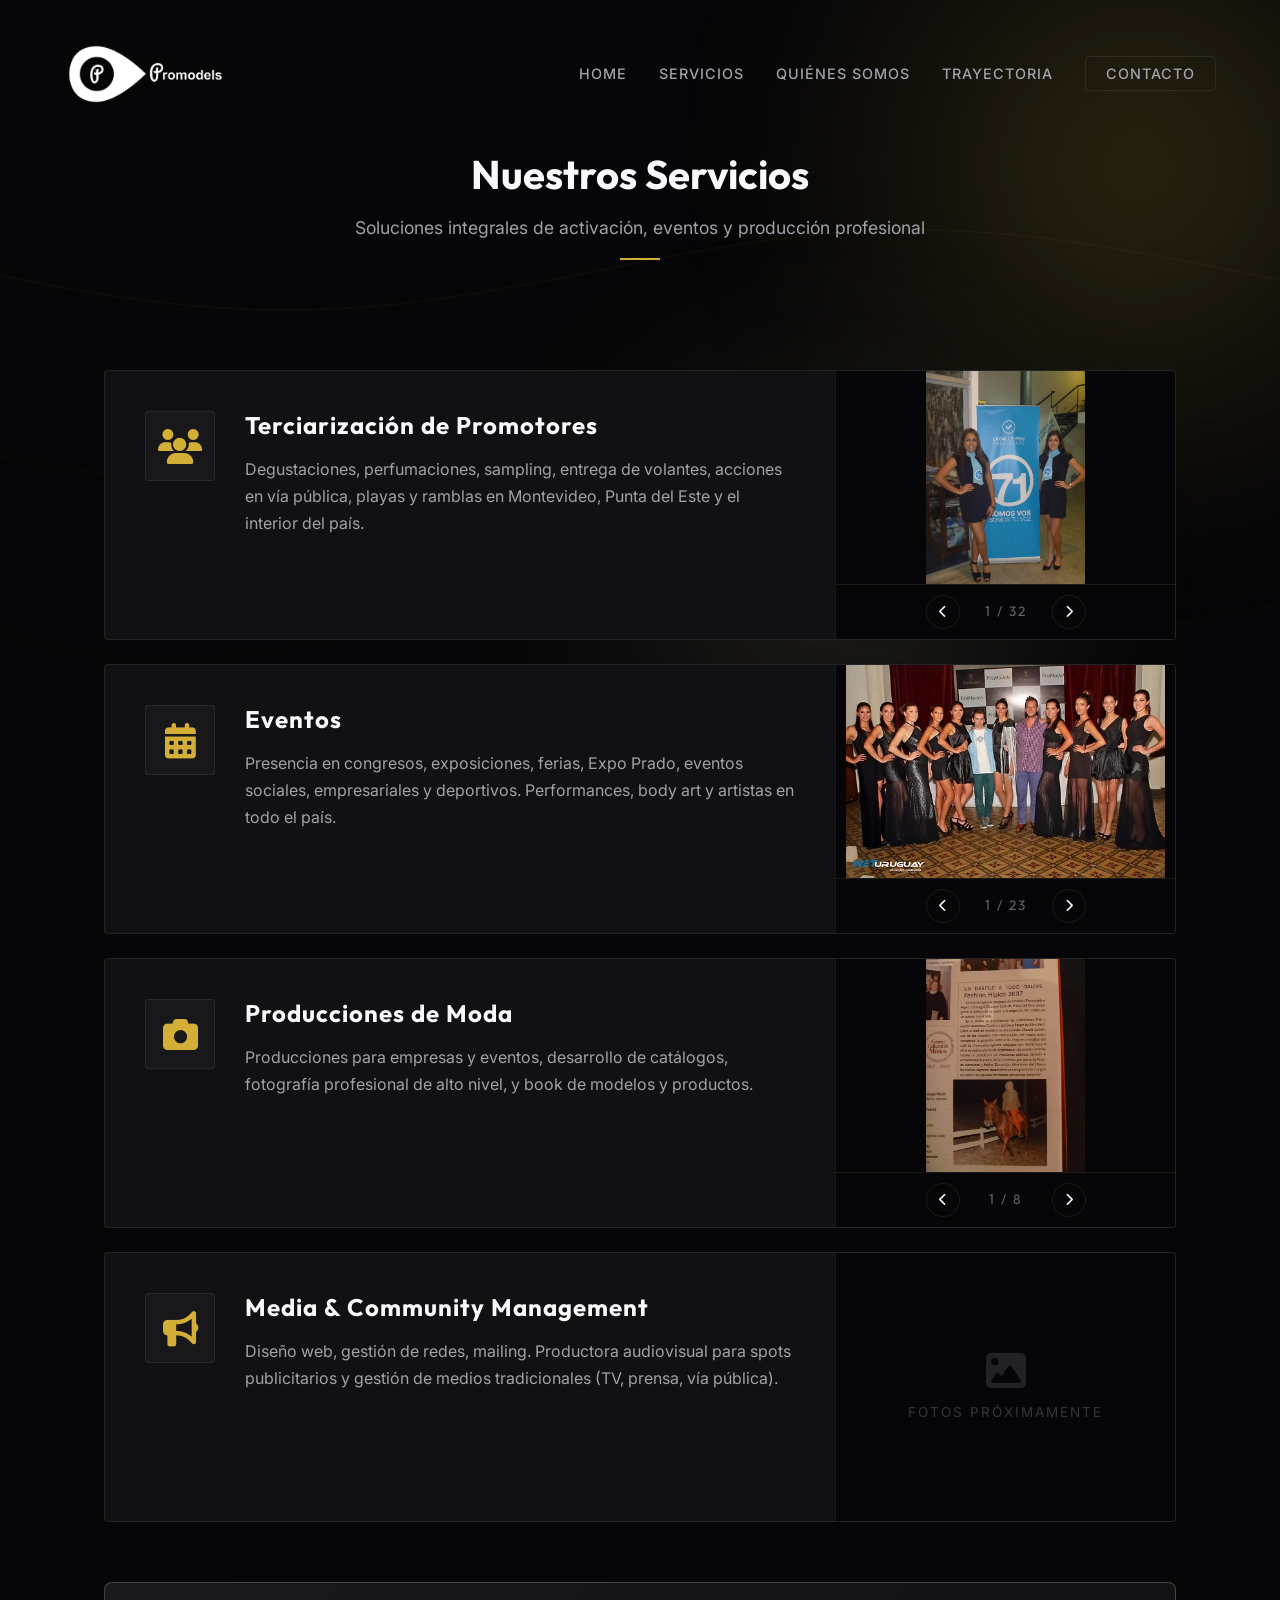
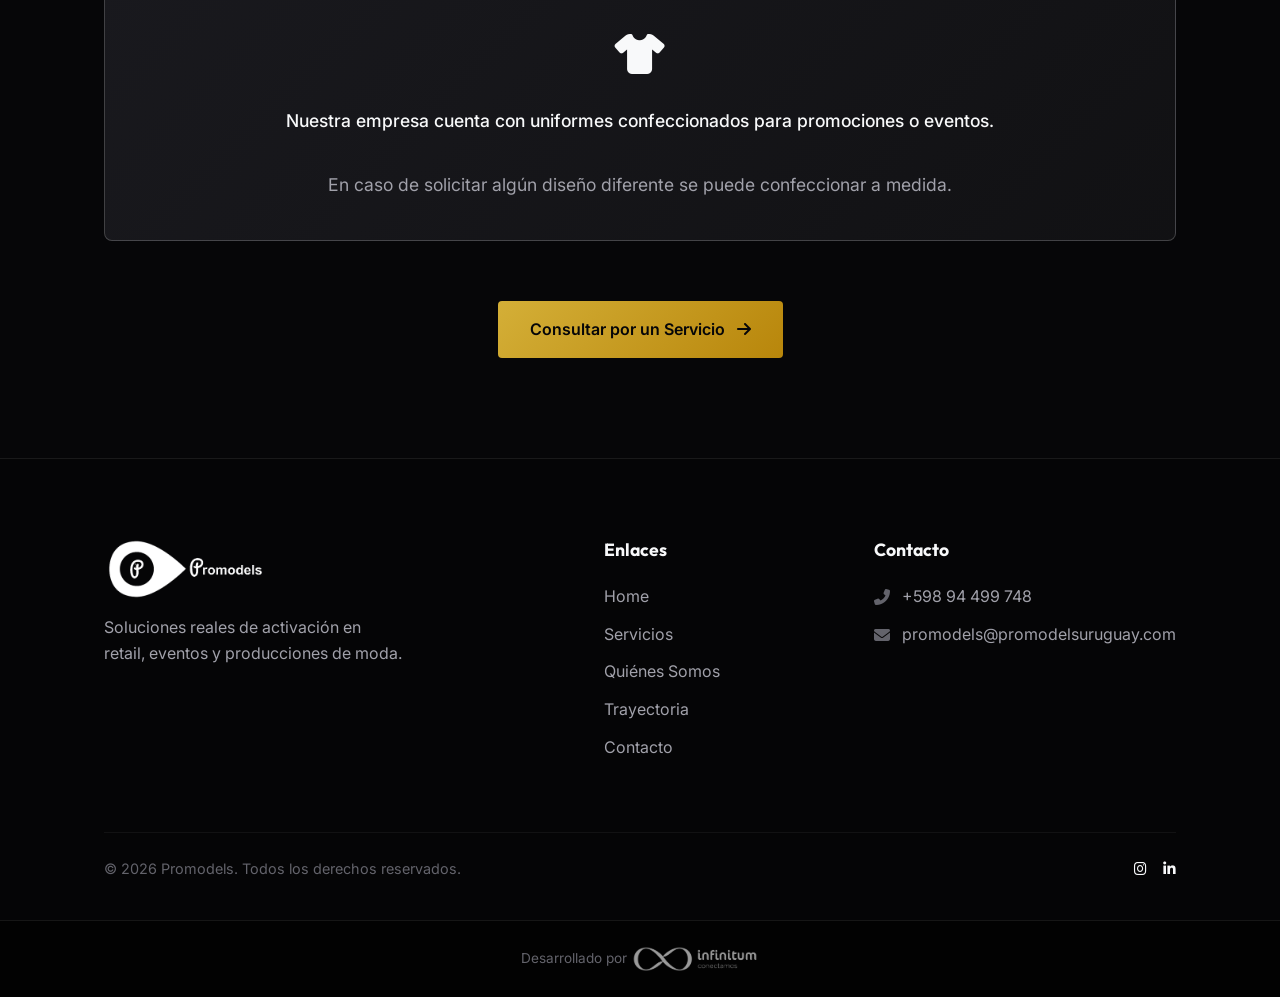
==== servicios.html @ 539cf0f1 "Eliminado servicio 'Curso de Modelo Profesional' y galeria de uniformes" ====
<!DOCTYPE html>
<html lang="es" class="scroll-smooth">
<head>
    <meta charset="UTF-8">
    <meta name="viewport" content="width=device-width, initial-scale=1.0">
    <title>Servicios | Promodels</title>
    <meta name="description" content="Nuestros servicios de terciarización de promotores, eventos, producciones de moda y media management.">
    <link rel="preconnect" href="https://fonts.googleapis.com">
    <link rel="preconnect" href="https://fonts.gstatic.com" crossorigin>
    <link href="https://fonts.googleapis.com/css2?family=Outfit:wght@300;400;500;700;800&family=Inter:wght@300;400;500;600&display=swap" rel="stylesheet">
    <link rel="stylesheet" href="https://cdnjs.cloudflare.com/ajax/libs/font-awesome/6.4.0/css/all.min.css">
    <link rel="stylesheet" href="./css/style.css">
    
    <!-- Favicon -->
    <link rel="icon" type="image/png" href="img/favicon.png">
</head>
<body>
    <!-- Background Canvas for Atmospheric Effects -->
    <canvas id="bg-canvas"></canvas>

    <!-- Navigation -->
    <nav class="navbar scrolled" id="navbar">
        <div class="container nav-content">
            <a href="index.html#home" class="logo">
                <img src="./img/logo-promodels.png" alt="Promodels Logo" class="logo-img">
            </a>
            <ul class="nav-links">
                <li><a href="index.html#home" class="nav-link">Home</a></li>
                <li><a href="servicios.html" class="nav-link active">Servicios</a></li>
                <li><a href="index.html#nosotros" class="nav-link">Quiénes Somos</a></li>
                <li><a href="trayectoria.html" class="nav-link">Trayectoria</a></li>
                <li><a href="index.html#contacto" class="nav-link button-outline">Contacto</a></li>
            </ul>
            <button class="mobile-menu-btn" aria-label="Menu">
                <i class="fas fa-bars"></i>
            </button>
        </div>
    </nav>

    <!-- Mobile Menu -->
    <div class="mobile-menu" id="mobile-menu">
        <div class="mobile-menu-content">
            <button class="close-menu-btn" aria-label="Cerrar"><i class="fas fa-times"></i></button>
            <ul class="mobile-nav-links">
                <li><a href="index.html#home">Home</a></li>
                <li><a href="servicios.html">Servicios</a></li>
                <li><a href="index.html#nosotros">Quiénes Somos</a></li>
                <li><a href="trayectoria.html">Trayectoria</a></li>
                <li><a href="index.html#contacto">Contacto</a></li>
            </ul>
        </div>
    </div>

    <main>
        <!-- Page Header -->
        <section class="hero-small section-padding" style="padding-top: 150px; padding-bottom: 50px;">
            <div class="container">
                <div class="section-header center">
                    <h1 class="section-title">Nuestros Servicios</h1>
                    <p class="section-subtitle">Soluciones integrales de activación, eventos y producción profesional</p>
                    <div class="title-line center-line"></div>
                </div>
            </div>
            
            <div class="background-glow-container">
                <div class="abstract-shape shape-1"></div>
                <div class="abstract-shape shape-3"></div>
            </div>
        </section>

        <!-- Servicios Section -->
        <section id="servicios" class="services section-padding" style="padding-top: 0;">
            <div class="container">
                <div class="services-grid">

                    <!-- Service 1: Terciarización de Promotores -->
                    <div class="service-card">
                        <div class="service-info">
                            <div class="service-icon"><i class="fas fa-users"></i></div>
                            <div class="service-content">
                                <h3 class="service-title">Terciarización de Promotores</h3>
                                <p class="service-desc">Degustaciones, perfumaciones, sampling, entrega de volantes, acciones en vía pública, playas y ramblas en Montevideo, Punta del Este y el interior del país.</p>
                            </div>
                        </div>
                        <div class="service-carousel" data-folder="Terciarizacion-de-promotores" data-count="32">
                            <div class="carousel-track">
                                <img src="img/Terciarizacion-de-promotores/1.webp" alt="Promotores 1" class="carousel-slide active-slide">
                            </div>
                            <div class="carousel-nav">
                                <button class="carousel-btn carousel-prev" aria-label="Anterior"><i class="fas fa-chevron-left"></i></button>
                                <span class="carousel-counter">1 / 32</span>
                                <button class="carousel-btn carousel-next" aria-label="Siguiente"><i class="fas fa-chevron-right"></i></button>
                            </div>
                        </div>
                    </div>

                    <!-- Service 2: Eventos -->
                    <div class="service-card">
                        <div class="service-info">
                            <div class="service-icon"><i class="fas fa-calendar-alt"></i></div>
                            <div class="service-content">
                                <h3 class="service-title">Eventos</h3>
                                <p class="service-desc">Presencia en congresos, exposiciones, ferias, Expo Prado, eventos sociales, empresariales y deportivos. Performances, body art y artistas en todo el país.</p>
                            </div>
                        </div>
                        <div class="service-carousel" data-folder="Eventos" data-count="23">
                            <div class="carousel-track">
                                <img src="img/Eventos/1.webp" alt="Eventos 1" class="carousel-slide active-slide">
                            </div>
                            <div class="carousel-nav">
                                <button class="carousel-btn carousel-prev" aria-label="Anterior"><i class="fas fa-chevron-left"></i></button>
                                <span class="carousel-counter">1 / 23</span>
                                <button class="carousel-btn carousel-next" aria-label="Siguiente"><i class="fas fa-chevron-right"></i></button>
                            </div>
                        </div>
                    </div>

                    <!-- Service 3: Producciones de Moda -->
                    <div class="service-card">
                        <div class="service-info">
                            <div class="service-icon"><i class="fas fa-camera"></i></div>
                            <div class="service-content">
                                <h3 class="service-title">Producciones de Moda</h3>
                                <p class="service-desc">Producciones para empresas y eventos, desarrollo de catálogos, fotografía profesional de alto nivel, y book de modelos y productos.</p>
                            </div>
                        </div>
                        <div class="service-carousel" data-folder="Produccion-de-moda" data-count="8">
                            <div class="carousel-track">
                                <img src="img/Produccion-de-moda/1.webp" alt="Producciones de Moda 1" class="carousel-slide active-slide">
                            </div>
                            <div class="carousel-nav">
                                <button class="carousel-btn carousel-prev" aria-label="Anterior"><i class="fas fa-chevron-left"></i></button>
                                <span class="carousel-counter">1 / 8</span>
                                <button class="carousel-btn carousel-next" aria-label="Siguiente"><i class="fas fa-chevron-right"></i></button>
                            </div>
                        </div>
                    </div>


                    <!-- Service 4: Media & Community Management -->
                    <div class="service-card">
                        <div class="service-info">
                            <div class="service-icon"><i class="fas fa-bullhorn"></i></div>
                            <div class="service-content">
                                <h3 class="service-title">Media & Community Management</h3>
                                <p class="service-desc">Diseño web, gestión de redes, mailing. Productora audiovisual para spots publicitarios y gestión de medios tradicionales (TV, prensa, vía pública).</p>
                            </div>
                        </div>
                        <div class="service-carousel" data-folder="Media-and-community-management" data-count="0">
                            <div class="carousel-track">
                                <div class="carousel-placeholder"><i class="fas fa-image"></i><span>Fotos próximamente</span></div>
                            </div>
                        </div>
                    </div>

                </div>

                <!-- Uniforms Highlight -->
                <div class="uniforms-highlight">
                    <div class="highlight-content">
                        <div class="highlight-icon"><i class="fas fa-tshirt"></i></div>
                        <p><strong>Nuestra empresa cuenta con uniformes confeccionados para promociones o eventos.</strong><br>En caso de solicitar algún diseño diferente se puede confeccionar a medida.</p>
                        
                    </div>
                </div>
                
                <div class="hero-actions" style="margin-top: 60px; justify-content: center;">
                    <a href="index.html#contacto" class="btn btn-primary">
                        <span>Consultar por un Servicio</span>
                        <i class="fas fa-arrow-right"></i>
                    </a>
                </div>
            </div>
        </section>
    </main>

    <footer class="footer">
        <div class="container">
            <div class="footer-content">
                <div class="footer-brand">
                    <a href="index.html#home" class="logo">
                        <img src="./img/logo-promodels.png" alt="Promodels Logo" class="logo-img">
                    </a>
                    <p class="footer-desc">Soluciones reales de activación en retail, eventos y producciones de moda.</p>
                </div>
                
                <div class="footer-links-group">
                    <h4>Enlaces</h4>
                    <ul>
                        <li><a href="index.html#home">Home</a></li>
                        <li><a href="servicios.html">Servicios</a></li>
                        <li><a href="index.html#nosotros">Quiénes Somos</a></li>
                        <li><a href="trayectoria.html">Trayectoria</a></li>
                        <li><a href="index.html#contacto">Contacto</a></li>
                    </ul>
                </div>
                
                <div class="footer-contact">
                    <h4>Contacto</h4>
                    <p><i class="fas fa-phone-alt"></i> +598 94 499 748</p>
                    <p><i class="fas fa-envelope"></i> promodels@promodelsuruguay.com</p>
                </div>
            </div>
            
            <div class="footer-bottom">
                <p>&copy; 2026 Promodels. Todos los derechos reservados.</p>
                <div class="social-links small">
                    <a href="https://www.instagram.com/agencia_promodels_uy" target="_blank" rel="noopener noreferrer"><i class="fab fa-instagram"></i></a>
                    <a href="https://www.linkedin.com/in/luisprais/" target="_blank" rel="noopener noreferrer"><i class="fab fa-linkedin-in"></i></a>
                </div>
            </div>
        </div>
    </footer>

    <div class="developer-credit">
        Desarrollado por <a href="https://www.infinitum.uy/" target="_blank" rel="noopener noreferrer">
            <img src="./img/Marca Infinitum-12.png" alt="Infinitum Logo" class="developer-logo">
        </a>
    </div>

    <script src="./js/main.js"></script>
</body>
</html>
---- css/style.css ----
:root {
    /* Color Palette - Dark & Gold Sober */
    --bg-main: #060608;
    --bg-surface: #111114;
    --bg-surface-hover: #18181c;
    --bg-card: rgba(17, 17, 20, 0.75);
    
    --text-primary: #f8f9fa;
    --text-secondary: #a1a1aa;
    --text-muted: #63636b;
    
    --accent-gold: #d4af37;
    --accent-gold-light: #f3e5ab;
    --accent-gold-glow: rgba(212, 175, 55, 0.15);
    
    --accent-light: #f8f9fa;
    --accent-muted: #3f3f46;
    
    --border-color: rgba(255, 255, 255, 0.08);
    --border-hover: rgba(255, 255, 255, 0.2);
    
    --font-heading: 'Outfit', sans-serif;
    --font-body: 'Inter', sans-serif;
    
    --transition-fast: 0.2s ease;
    --transition-normal: 0.3s cubic-bezier(0.4, 0, 0.2, 1);
    --transition-slow: 0.6s cubic-bezier(0.4, 0, 0.2, 1);
}

* {
    margin: 0;
    padding: 0;
    box-sizing: border-box;
}

html {
    scroll-behavior: smooth;
    font-size: 16px;
}

body {
    font-family: var(--font-body);
    background-color: var(--bg-main);
    color: var(--text-primary);
    line-height: 1.6;
    overflow-x: hidden;
    -webkit-font-smoothing: antialiased;
}

/* Typography */
h1, h2, h3, h4, .logo {
    font-family: var(--font-heading);
    font-weight: 700;
    line-height: 1.2;
}

a {
    color: var(--text-primary);
    text-decoration: none;
    transition: var(--transition-normal);
}

ul {
    list-style: none;
}

/* Container */
.container {
    max-width: 1200px;
    margin: 0 auto;
    padding: 0 5%;
}

.section-padding {
    padding: 100px 0;
}

/* Canvas Background */
#bg-canvas {
    position: fixed;
    top: 0;
    left: 0;
    width: 100vw;
    height: 100vh;
    z-index: -1;
    opacity: 0.6;
    pointer-events: none;
}

/* Navbar */
.navbar {
    position: fixed;
    top: 0;
    width: 100%;
    z-index: 100;
    background: transparent;
    transition: var(--transition-normal);
    padding: 24px 0;
}

.navbar.scrolled {
    background: rgba(10, 10, 12, 0.85);
    backdrop-filter: blur(12px);
    -webkit-backdrop-filter: blur(12px);
    border-bottom: 1px solid var(--border-color);
    padding: 16px 0;
}

.nav-content {
    display: flex;
    justify-content: space-between;
    align-items: center;
    height: 100px;
    transition: var(--transition-normal);
}

.navbar .container {
    max-width: 1600px;
}

.navbar.scrolled .nav-content {
    height: 80px;
}

.logo {
    font-size: 1.8rem;
    letter-spacing: 2px;
    display: flex;
    align-items: center;
    justify-content: flex-start;
    margin-left: -20px; /* Slight push even more to the left */
}

.logo-img {
    height: 60px;
    width: auto;
    display: block;
    transition: var(--transition-normal);
}

.logo:hover .logo-img {
    transform: scale(1.02);
}

@media (max-width: 900px) {
    .navbar {
        padding: 12px 0;
    }
    
    .nav-content {
        height: 70px;
    }

    .logo-img {
        height: 45px;
    }
}

.nav-links {
    display: flex;
    gap: 32px;
    list-style: none;
    justify-content: flex-end; /* Align links to the right */
}

.nav-link {
    font-size: 0.9rem;
    font-weight: 500;
    text-transform: uppercase;
    letter-spacing: 1px;
    color: var(--text-secondary);
    position: relative;
}

.nav-link:hover, .nav-link.active {
    color: var(--text-primary);
}

.nav-link:not(.button-outline)::after {
    content: '';
    position: absolute;
    bottom: -4px;
    left: 0;
    width: 0;
    height: 1px;
    background-color: var(--accent-gold);
    transition: var(--transition-normal);
}

.nav-link:not(.button-outline):hover::after,
.nav-link.active:not(.button-outline)::after {
    width: 100%;
}

.button-outline {
    border: 1px solid var(--border-color);
    padding: 8px 20px;
    border-radius: 4px;
}

.button-outline:hover {
    border-color: var(--accent-light);
    background: rgba(255, 255, 255, 0.05);
}

.mobile-menu-btn {
    display: none;
    background: none;
    border: none;
    color: var(--text-primary);
    font-size: 1.5rem;
    cursor: pointer;
    justify-self: end;
}

/* Mobile Menu */
.mobile-menu {
    position: fixed;
    top: 0;
    left: 0;
    width: 100%;
    height: 100%;
    background: rgba(6, 6, 8, 0.95);
    backdrop-filter: blur(10px);
    z-index: 2000;
    display: flex;
    justify-content: flex-end; /* Align to the right */
    opacity: 0;
    visibility: hidden;
    transition: var(--transition-normal);
}

.mobile-menu.open {
    opacity: 1;
    visibility: visible;
}

.mobile-menu-content {
    background: var(--bg-surface);
    width: 300px; /* Sidebar width */
    height: 100%;
    padding: 100px 40px;
    display: flex;
    flex-direction: column;
    gap: 32px;
    transform: translateX(100%); /* Start off-screen to the right */
    transition: transform 0.4s cubic-bezier(0.16, 1, 0.3, 1);
    border-left: 1px solid var(--border-color);
}

.mobile-menu.open .mobile-menu-content {
    transform: translateX(0);
}

.close-menu-btn {
    position: absolute;
    top: 40px;
    right: 40px;
    background: none;
    border: none;
    color: var(--text-primary);
    font-size: 2rem;
    cursor: pointer;
}

.mobile-nav-links {
    list-style: none;
    display: flex;
    flex-direction: column;
    gap: 24px;
}

.mobile-nav-links a {
    font-family: var(--font-heading);
    font-size: 1.5rem;
    font-weight: 700;
    color: var(--text-primary);
    transition: var(--transition-fast);
}

/* Button Styles */
.btn {
    display: inline-flex;
    align-items: center;
    justify-content: center;
    gap: 12px;
    font-family: var(--font-body);
    font-weight: 500;
    font-size: 1rem;
    padding: 16px 32px;
    border-radius: 4px;
    cursor: pointer;
    transition: var(--transition-normal);
    border: none;
    outline: none;
}

.btn-primary {
    background: linear-gradient(135deg, var(--accent-gold) 0%, #b8860b 100%);
    color: var(--bg-main);
    font-weight: 600;
}

.btn-primary:hover {
    background: linear-gradient(135deg, var(--accent-gold-light) 0%, var(--accent-gold) 100%);
    transform: translateY(-2px);
    box-shadow: 0 10px 25px rgba(0,0,0,0.6), 0 0 15px var(--accent-gold-glow);
}

.btn-secondary {
    background-color: transparent;
    border: 1px solid var(--border-color);
    color: var(--text-primary);
}

.btn-secondary:hover {
    border-color: var(--accent-light);
    background-color: rgba(255, 255, 255, 0.05);
    transform: translateY(-2px);
}

/* Section Shared */
.section-header {
    margin-bottom: 60px;
}

.section-header.center {
    text-align: center;
}

.section-title {
    font-size: 2.5rem;
    margin-bottom: 16px;
    color: var(--text-primary);
}

.section-subtitle {
    color: var(--text-secondary);
    font-size: 1.1rem;
}

.title-line {
    height: 2px;
    width: 40px;
    background-color: var(--accent-gold);
}

.title-line.center-line {
    margin: 16px auto 0;
}

/* Hero Section */
.hero {
    min-height: 100vh;
    display: flex;
    align-items: center;
    position: relative;
    padding-top: 120px;
    overflow: hidden;
}

.hero-container {
    position: relative;
    z-index: 2;
    display: flex;
    justify-content: center;
    align-items: center;
    text-align: center;
}

.hero-content {
    max-width: 900px;
}

.subtitle-tag {
    display: inline-block;
    padding: 6px 12px;
    background: rgba(255, 255, 255, 0.05);
    border: 1px solid var(--border-color);
    border-radius: 20px;
    font-size: 0.8rem;
    text-transform: uppercase;
    letter-spacing: 2px;
    color: var(--text-secondary);
    margin-bottom: 24px;
}

.hero-title {
    font-size: 3.5rem;
    margin-bottom: 24px;
    background: linear-gradient(180deg, #ffffff 0%, #d4af37 100%);
    -webkit-background-clip: text;
    background-clip: text;
    -webkit-text-fill-color: transparent;
}

.hero-description {
    font-size: 1.1rem;
    color: var(--text-secondary);
    margin: 0 auto 40px;
    max-width: 700px;
}

.hero-actions {
    display: flex;
    gap: 20px;
    flex-wrap: wrap;
    justify-content: center;
}

.hero-visual {
    position: relative;
    height: 100%;
}

.background-glow-container {
    position: fixed;
    top: 0;
    left: 0;
    width: 100vw;
    height: 100vh;
    z-index: -2;
    pointer-events: none;
    overflow: hidden;
}

.abstract-shape {
    position: absolute;
    border-radius: 50%;
    filter: blur(120px);
    opacity: 0.7;
    will-change: transform;
}

.shape-1 {
    width: 600px;
    height: 600px;
    background: radial-gradient(circle, rgba(212, 175, 55, 0.4) 0%, transparent 80%);
    top: -15%;
    right: -10%;
}

.shape-2 {
    width: 500px;
    height: 500px;
    background: radial-gradient(circle, rgba(212, 175, 55, 0.3) 0%, transparent 80%);
    bottom: -5%;
    left: -10%;
    animation-delay: -5s;
}

.shape-3 {
    width: 450px;
    height: 450px;
    background: radial-gradient(circle, rgba(243, 229, 171, 0.25) 0%, transparent 80%);
    top: 40%;
    left: 45%;
    animation-duration: 15s;
}

@keyframes float {
    0% { transform: translate(0, 0) scale(1); }
    100% { transform: translate(30px, -30px) scale(1.1); }
}

/* Services */
.services-grid {
    display: grid;
    grid-template-columns: 1fr;
    gap: 24px;
    margin-bottom: 60px;
}

.service-card {
    background: var(--bg-surface);
    border: 1px solid var(--border-color);
    border-radius: 4px;
    transition: var(--transition-normal);
    position: relative;
    overflow: hidden;
    display: flex;
    min-height: 270px;
}

.service-card::after {
    content: '';
    position: absolute;
    inset: 0;
    border: 2px solid transparent;
    transition: var(--transition-normal);
    pointer-events: none;
    z-index: 2;
}

.service-card:hover::after {
    border-color: var(--accent-gold);
}

/* Left side: service info */
.service-info {
    flex: 1;
    display: flex;
    align-items: flex-start;
    gap: 30px;
    padding: 40px;
}

.service-icon {
    font-size: 2.2rem;
    color: var(--accent-gold);
    background: rgba(255, 255, 255, 0.03);
    width: 70px;
    height: 70px;
    display: flex;
    align-items: center;
    justify-content: center;
    border-radius: 4px;
    border: 1px solid var(--border-color);
    transition: var(--transition-normal);
    flex-shrink: 0;
}

.service-card:hover .service-icon {
    background: var(--accent-gold);
    color: var(--bg-main);
}

.service-content {
    flex-grow: 1;
}

.service-title {
    font-size: 1.5rem;
    margin-bottom: 16px;
    font-family: var(--font-heading);
    color: var(--text-primary);
    letter-spacing: 1px;
}

.service-desc {
    color: var(--text-secondary);
    font-size: 1rem;
    line-height: 1.7;
    margin-bottom: 0;
}

/* Right side: carousel */
.service-carousel {
    width: 340px;
    flex-shrink: 0;
    position: relative;
    overflow: hidden;
    background: var(--bg-main);
    border-left: 1px solid var(--border-color);
    display: flex;
    flex-direction: column;
}

.carousel-track {
    flex: 1;
    position: relative;
    overflow: hidden;
}

.carousel-track img.carousel-slide {
    position: absolute;
    inset: 0;
    width: 100%;
    height: 100%;
    object-fit: contain;
    opacity: 0;
    pointer-events: none;
    transition: opacity 0.6s ease-in-out;
}

.carousel-track img.carousel-slide.active-slide {
    opacity: 1;
    pointer-events: auto;
    z-index: 1;
}

.carousel-nav {
    display: flex;
    align-items: center;
    justify-content: center;
    gap: 16px;
    padding: 10px;
    background: rgba(6, 6, 8, 0.9);
    border-top: 1px solid var(--border-color);
}

.carousel-btn {
    background: none;
    border: 1px solid var(--border-color);
    color: var(--text-primary);
    width: 34px;
    height: 34px;
    border-radius: 50%;
    display: flex;
    align-items: center;
    justify-content: center;
    cursor: pointer;
    transition: var(--transition-fast);
    font-size: 0.8rem;
}

.carousel-btn:hover {
    background: var(--accent-gold);
    color: var(--bg-main);
    border-color: var(--accent-gold);
}

.carousel-counter {
    font-family: var(--font-heading);
    font-size: 0.85rem;
    color: var(--text-muted);
    letter-spacing: 2px;
    min-width: 60px;
    text-align: center;
}

.carousel-placeholder {
    display: flex;
    flex-direction: column;
    align-items: center;
    justify-content: center;
    height: 100%;
    color: var(--text-muted);
    gap: 12px;
}

.carousel-placeholder i {
    font-size: 2.5rem;
    opacity: 0.3;
}

.carousel-placeholder span {
    font-size: 0.85rem;
    text-transform: uppercase;
    letter-spacing: 2px;
    opacity: 0.5;
}

/* Services Responsive */
@media (max-width: 900px) {
    .service-card {
        flex-direction: column;
        min-height: auto;
    }
    
    .service-carousel {
        width: 100%;
        height: 280px;
        border-left: none;
        border-top: 1px solid var(--border-color);
    }
    
    .service-info {
        padding: 30px;
    }
}

@media (max-width: 600px) {
    .service-info {
        flex-direction: column;
        gap: 20px;
        padding: 25px;
    }
}



.uniforms-highlight {
    background: linear-gradient(135deg, rgba(30, 30, 36, 0.8) 0%, rgba(20, 20, 23, 0.8) 100%);
    border: 1px solid var(--border-hover);
    border-radius: 8px;
    padding: 40px;
    display: flex;
    align-items: center;
    justify-content: center;
    text-align: center;
    position: relative;
    overflow: hidden;
}

.uniforms-highlight::after {
    content: '';
    position: absolute;
    top: 0;
    left: -100%;
    width: 50%;
    height: 100%;
    background: linear-gradient(90deg, transparent, rgba(255, 255, 255, 0.03), transparent);
    transform: skewX(-20deg);
    animation: shine 6s infinite;
}

@keyframes shine {
    0% { left: -100%; }
    20% { left: 200%; }
    100% { left: 200%; }
}

.highlight-content {
    max-width: 1100px;
}

.highlight-icon {
    font-size: 2.5rem;
    color: var(--accent-light);
    margin-bottom: 20px;
}

.highlight-content p {
    font-size: 1.1rem;
    color: var(--text-secondary);
}

.highlight-content strong {
    color: var(--text-primary);
    font-weight: 500;
    display: block;
    margin-bottom: 8px;
}

/* 3D Interactive Carousel Section */
.carousel-3d-section {
    background: var(--bg-main);
    overflow: hidden;
    perspective: 1500px;
}

.container-carousel {
    display: flex;
    flex-direction: column;
    align-items: center;
}

.carousel-stage {
    position: relative;
    width: 100%;
    height: 600px;
    display: flex;
    justify-content: center;
    align-items: center;
    margin: 40px 0;
    transform-style: preserve-3d;
}

.carousel-3d-container {
    position: absolute;
    width: 280px;
    height: 400px;
    transform-style: preserve-3d;
    transition: transform 0.1s ease-out; /* Smooth but responsive to JS */
    display: flex;
    justify-content: center;
    align-items: center;
}

.carousel-item-3d {
    position: absolute;
    width: 280px;
    height: 400px;
    border-radius: 12px;
    overflow: hidden;
    box-shadow: 0 15px 35px rgba(0,0,0,0.8);
    border: 1px solid var(--border-color);
    backface-visibility: hidden;
    cursor: pointer;
    transition: var(--transition-normal);
    background: var(--bg-surface);
}

.carousel-item-3d img {
    width: 100%;
    height: 100%;
    object-fit: contain;
    filter: brightness(0.8) contrast(1.1);
    transition: var(--transition-normal);
}

.carousel-item-3d:hover {
    border-color: var(--accent-gold);
}

.carousel-item-3d:hover img {
    filter: brightness(1.1) contrast(1.1);
}

.carousel-controls {
    text-align: center;
    margin-top: 20px;
}

.carousel-hint {
    color: var(--text-muted);
    font-size: 0.9rem;
    text-transform: uppercase;
    letter-spacing: 2px;
    background: rgba(255, 255, 255, 0.03);
    padding: 10px 20px;
    border-radius: 30px;
    border: 1px solid var(--border-color);
}

.carousel-hint i {
    margin-right: 8px;
    color: var(--accent-gold);
}

/* Responsive adjustments for 3D stage */
@media (max-width: 768px) {
    .carousel-stage {
        height: 500px;
    }
    
    .carousel-3d-container, .carousel-item-3d {
        width: 200px;
        height: 300px;
    }
}

@media (max-width: 480px) {
    .carousel-stage {
        height: 400px;
    }
    
    .carousel-3d-container, .carousel-item-3d {
        width: 160px;
        height: 240px;
    }
}

/* End 3D Carousel Styles */

/* About Section */

.about {
    background: var(--bg-surface);
    border-top: 1px solid var(--border-color);
    border-bottom: 1px solid var(--border-color);
}

.about-grid {
    display: grid;
    grid-template-columns: 1fr 1fr;
    gap: 60px;
    align-items: center;
}

.about-content-box {
    margin-top: 40px;
}

.lead-text {
    font-size: 1.2rem;
    font-weight: 500;
    color: var(--text-primary);
    margin-bottom: 24px;
}

.about-content-box p {
    color: var(--text-secondary);
    margin-bottom: 20px;
}

.signature {
    margin-top: 40px;
    padding-top: 24px;
    border-top: 1px solid var(--border-color);
}

.sig-name {
    display: block;
    font-family: var(--font-heading);
    font-size: 1.2rem;
    font-weight: 700;
    color: var(--accent-gold);
}

.sig-title {
    font-size: 0.9rem;
    color: var(--text-muted);
    text-transform: uppercase;
    letter-spacing: 1px;
}

.about-visual {
    position: relative;
    height: 500px;
    display: flex;
    justify-content: center;
    align-items: center;
}

.about-image-wrapper {
    position: relative;
    width: 320px;
    height: 440px;
    z-index: 1;
}

.about-image {
    width: 100%;
    height: 100%;
    object-fit: cover;
    border-radius: 8px;
    box-shadow: 0 20px 40px rgba(0, 0, 0, 0.6);
    filter: brightness(0.9);
    transition: var(--transition-slow);
}

.image-border {
    position: absolute;
    top: -15px;
    right: -15px;
    width: 140px;
    height: 140px;
    border-top: 3px solid var(--accent-gold);
    border-right: 3px solid var(--accent-gold);
    border-radius: 4px;
    z-index: -1;
    transition: var(--transition-slow);
}

.about-visual:hover .about-image {
    filter: brightness(1.1);
    transform: translateY(-10px) scale(1.02);
}

.about-visual:hover .image-border {
    transform: translate(10px, -10px);
}

.about-image-wrapper {
    position: relative;
    width: 320px;
    height: 440px;
    z-index: 1;
    animation: float-image 4s ease-in-out infinite alternate;
}

@keyframes float-image {
    0% { transform: translateY(0); }
    100% { transform: translateY(-15px); }
}

.glass-card-accent {
    position: absolute;
    bottom: 20px;
    right: -20px;
    background: rgba(20, 20, 25, 0.85);
    backdrop-filter: blur(15px);
    border: 1px solid var(--border-hover);
    padding: 24px;
    border-radius: 8px;
    text-align: center;
    z-index: 2;
    box-shadow: 0 15px 30px rgba(0, 0, 0, 0.4);
}

.stat-number {
    font-family: var(--font-heading);
    font-size: 2.5rem;
    font-weight: 800;
    color: var(--accent-light);
    line-height: 1;
}

.stat-text {
    font-size: 0.85rem;
    color: var(--text-secondary);
    text-transform: uppercase;
    letter-spacing: 1px;
    margin-top: 8px;
}

/* Clientes */
.clients-typographic-grid {
    display: grid;
    grid-template-columns: repeat(auto-fit, minmax(180px, 1fr));
    gap: 30px;
    margin-top: 40px;
}

.client-name {
    padding: 40px 20px;
    background: var(--bg-surface);
    border: 1px solid var(--border-color);
    text-align: center;
    font-family: var(--font-heading);
    font-size: 1.1rem;
    font-weight: 600;
    color: var(--text-muted);
    letter-spacing: 2px;
    text-transform: uppercase;
    border-radius: 4px;
    transition: var(--transition-normal);
    cursor: default;
}

.client-name:hover {
    color: var(--text-primary);
    border-color: var(--border-hover);
    background: rgba(255, 255, 255, 0.03);
    transform: translateY(-3px);
}

/* Contacto */
.contact-grid {
    display: grid;
    grid-template-columns: 1fr 1.2fr;
    gap: 60px;
    margin-bottom: 60px;
}

.contact-subtitle {
    font-size: 1.8rem;
    margin-bottom: 16px;
}

.contact-desc {
    color: var(--text-secondary);
    margin-bottom: 40px;
}

.info-items {
    display: flex;
    flex-direction: column;
    gap: 24px;
    margin-bottom: 40px;
}

.info-item {
    display: flex;
    align-items: flex-start;
    gap: 16px;
}

.info-icon {
    width: 40px;
    height: 40px;
    background: var(--bg-surface);
    border: 1px solid var(--border-color);
    border-radius: 50%;
    display: flex;
    align-items: center;
    justify-content: center;
    color: var(--accent-light);
    flex-shrink: 0;
}

.info-text span {
    display: block;
    font-size: 0.85rem;
    color: var(--text-muted);
    text-transform: uppercase;
    letter-spacing: 1px;
    margin-bottom: 4px;
}

.info-text a, .info-text address {
    color: var(--text-primary);
    font-style: normal;
    font-weight: 500;
}

.info-text a:hover {
    color: var(--text-secondary);
}

.social-links {
    display: flex;
    gap: 16px;
}

.social-link {
    width: 44px;
    height: 44px;
    background: var(--bg-surface);
    border: 1px solid var(--border-color);
    border-radius: 50%;
    display: flex;
    align-items: center;
    justify-content: center;
    color: var(--text-primary);
    transition: var(--transition-normal);
}

.social-link:hover {
    background: var(--accent-light);
    color: var(--bg-main);
    transform: translateY(-3px);
}

/* Form */
.contact-form-container {
    background: var(--bg-surface);
    border: 1px solid var(--border-color);
    padding: 40px;
    border-radius: 8px;
}

.form-group {
    position: relative;
    margin-bottom: 24px;
}

.form-group input, 
.form-group textarea,
.form-group select {
    width: 100%;
    background: transparent;
    border: none;
    border-bottom: 1px solid var(--border-color);
    padding: 12px 0;
    color: var(--text-primary);
    font-family: var(--font-body);
    font-size: 1rem;
    transition: var(--transition-fast);
    outline: none;
}

.form-group select {
    color: var(--text-secondary);
    appearance: none;
    -webkit-appearance: none;
    background: url('data:image/svg+xml;utf8,<svg xmlns="http://www.w3.org/2000/svg" width="12" height="12" fill="%23a1a1aa" viewBox="0 0 16 16"><path d="M7.247 11.14 2.451 5.658C1.885 5.013 2.345 4 3.204 4h9.592a1 1 0 0 1 .753 1.659l-4.796 5.48a1 1 0 0 1-1.506 0z"/></svg>') no-repeat right center;
    cursor: pointer;
}

.form-group select option {
    background-color: var(--bg-surface);
    color: var(--text-primary);
}

.form-group select:focus {
    color: var(--text-primary);
}

.form-group label {
    position: absolute;
    top: 12px;
    left: 0;
    color: var(--text-muted);
    font-size: 1rem;
    transition: var(--transition-fast);
    pointer-events: none;
}

.form-group input:focus, 
.form-group textarea:focus,
.form-group select:focus {
    border-bottom-color: var(--accent-light);
}

.form-group input:focus ~ label,
.form-group input:not(:placeholder-shown) ~ label,
.form-group textarea:focus ~ label,
.form-group textarea:not(:placeholder-shown) ~ label {
    top: -12px;
    font-size: 0.8rem;
    color: var(--accent-light);
}

.btn-block {
    width: 100%;
    margin-top: 16px;
}

.map-container {
    height: 400px;
    border-radius: 8px;
    overflow: hidden;
    border: 1px solid var(--border-color);
    filter: grayscale(100%) invert(90%) hue-rotate(180deg) contrast(1.2); /* Dark Map Trick */
}

/* Footer */
.footer {
    background: #050506;
    border-top: 1px solid var(--border-color);
    padding: 80px 0 40px;
}

.footer-content {
    display: grid;
    grid-template-columns: 2fr 1fr 1fr;
    gap: 40px;
    margin-bottom: 60px;
}

.footer-desc {
    color: var(--text-secondary);
    margin-top: 16px;
    max-width: 300px;
}

.footer h4 {
    font-size: 1.1rem;
    margin-bottom: 24px;
    color: var(--text-primary);
}

.footer-links-group ul li {
    margin-bottom: 12px;
}

.footer-links-group a {
    color: var(--text-secondary);
}

.footer-links-group a:hover {
    color: var(--accent-light);
    padding-left: 4px;
}

.footer-contact p {
    color: var(--text-secondary);
    margin-bottom: 12px;
    display: flex;
    align-items: center;
    gap: 12px;
}

.footer-contact i {
    color: var(--text-muted);
}

.footer-bottom {
    display: flex;
    justify-content: space-between;
    align-items: center;
    padding-top: 24px;
    border-top: 1px solid rgba(255, 255, 255, 0.05);
    color: var(--text-muted);
    font-size: 0.9rem;
}

.social-links.small .social-link {
    width: 32px;
    height: 32px;
    font-size: 0.9rem;
}

/* Responsive */
/* Trajectory Timeline */
.timeline {
    position: relative;
    max-width: 800px;
    margin: 40px auto 100px;
}

.timeline::before {
    content: '';
    position: absolute;
    left: 20px;
    top: 0;
    width: 1px;
    height: 100%;
    background: linear-gradient(180deg, var(--accent-gold) 0%, transparent 100%);
    opacity: 0.3;
}

.timeline-item {
    position: relative;
    padding-left: 60px;
    margin-bottom: 60px;
    opacity: 1; /* Reset for revealed animation if handled by JS */
}

.timeline-point {
    position: absolute;
    left: 14px;
    top: 8px;
    width: 12px;
    height: 12px;
    background: var(--bg-surface);
    border: 2px solid var(--text-muted);
    border-radius: 50%;
    transition: var(--transition-normal);
}

.timeline-item:hover .timeline-point, 
.timeline-item.highlight .timeline-point {
    background: var(--accent-gold);
    border-color: var(--accent-gold);
    box-shadow: 0 0 15px var(--accent-gold-glow);
    transform: scale(1.3);
}

.timeline-item.highlight .timeline-content {
    background: rgba(212, 175, 55, 0.03);
    border-left: 2px solid var(--accent-gold);
    padding: 24px;
    border-radius: 0 8px 8px 0;
}

.milestone-title {
    font-size: 1.4rem;
    margin-bottom: 8px;
    color: var(--accent-gold);
}

.timeline-content p {
    color: var(--text-secondary);
    font-size: 1rem;
}

/* Trajectory Stats */
.achievement-stats {
    display: grid;
    grid-template-columns: repeat(3, 1fr);
    gap: 30px;
    text-align: center;
}

.stat-card {
    background: var(--bg-surface);
    border: 1px solid var(--border-color);
    padding: 40px 20px;
    border-radius: 8px;
    transition: var(--transition-normal);
}

.stat-card:hover {
    border-color: var(--accent-gold);
    background: var(--bg-surface-hover);
    transform: translateY(-5px);
}

.stat-card .stat-number {
    font-size: 3rem;
    font-weight: 800;
    margin-bottom: 8px;
    background: linear-gradient(135deg, var(--text-primary) 0%, var(--accent-gold) 100%);
    -webkit-background-clip: text;
    background-clip: text;
    -webkit-text-fill-color: transparent;
}

.stat-card .stat-label {
    font-size: 0.9rem;
    color: var(--text-muted);
    text-transform: uppercase;
    letter-spacing: 1.5px;
}

@media (max-width: 768px) {
    .achievement-stats {
        grid-template-columns: 1fr;
    }
}

@media (max-width: 900px) {
    .nav-links {
        display: none;
    }
    
    .mobile-menu-btn {
        display: block;
    }
    
    .hero-container, .about-grid, .contact-grid, .footer-content {
        grid-template-columns: 1fr;
    }
    
    .hero {
        padding-top: 160px;
        min-height: auto;
        padding-bottom: 80px;
    }

    .hero-title {
        font-size: 2.8rem;
    }
    
    .hero-visual {
        height: 300px;
    }
    
    .md-span-2 {
        grid-column: span 1;
    }
}

@media (max-width: 600px) {
    .hero {
        padding-top: 140px;
    }
    
    .hero-title {
        font-size: 2.2rem;
    }
    
    .section-padding {
        padding: 60px 0;
    }
    
    .contact-form-container {
        padding: 24px;
    }
    
    .footer-bottom {
        flex-direction: column;
        gap: 16px;
        text-align: center;
    }
}

/* Developer Credit */
.developer-credit {
    text-align: center;
    padding: 20px 0;
    background: #020202;
    font-size: 0.85rem;
    color: var(--text-muted);
    border-top: 1px solid var(--border-color);
}

.developer-credit a {
    display: inline-flex;
    align-items: center;
    justify-content: center;
    gap: 8px;
    vertical-align: middle;
    transition: var(--transition-normal);
}

.developer-logo {
    height: 36px;
    width: auto;
    filter: brightness(0) invert(1) opacity(0.6); /* Default look matching muted text */
    transition: var(--transition-normal);
}

.developer-credit a:hover .developer-logo {
    filter: brightness(0) invert(1) opacity(1);
    transform: scale(1.05);
}

/* Lightbox Styles */
.lightbox-overlay {
    position: fixed;
    top: 0;
    left: 0;
    width: 100%;
    height: 100%;
    background: rgba(0, 0, 0, 0.9);
    display: none;
    justify-content: center;
    align-items: center;
    z-index: 3000;
    backdrop-filter: blur(8px);
    cursor: zoom-out;
}

.lightbox-overlay.active {
    display: flex;
}

.lightbox-content {
    position: relative;
    max-width: 90%;
    max-height: 90%;
    display: flex;
    justify-content: center;
    align-items: center;
}

.lightbox-img {
    max-width: 100%;
    max-height: 90vh;
    border-radius: 4px;
    box-shadow: 0 0 30px rgba(0, 0, 0, 0.5);
    object-fit: contain;
    cursor: default;
}

.lightbox-close {
    position: absolute;
    top: -40px;
    right: -40px;
    background: none;
    border: none;
    color: white;
    font-size: 2.5rem;
    cursor: pointer;
    transition: transform 0.3s ease;
}

.lightbox-close:hover {
    transform: scale(1.1);
}

@media (max-width: 768px) {
    .lightbox-close {
        top: -50px;
        right: 0;
    }
}

.carousel-slide, .lightbox-trigger {
    cursor: zoom-in;
}

/* Dresses Grid */
.dresses-grid {
    display: grid;
    grid-template-columns: repeat(5, 1fr);
    gap: 20px;
    margin-top: 40px;
}

.dress-item {
    position: relative;
    aspect-ratio: 3/4;
    overflow: hidden;
    border-radius: 4px;
    border: 1px solid var(--border-color);
    transition: var(--transition-normal);
}

.dress-item img {
    width: 100%;
    height: 100%;
    object-fit: cover;
    transition: var(--transition-slow);
}

.dress-item:hover {
    border-color: var(--accent-gold);
    transform: translateY(-5px);
    box-shadow: 0 10px 20px rgba(0, 0, 0, 0.4);
}

.dress-item:hover img {
    transform: scale(1.05);
}

@media (max-width: 900px) {
    .dresses-grid {
        grid-template-columns: repeat(3, 1fr);
    }
}

@media (max-width: 600px) {
    .dresses-grid {
        grid-template-columns: repeat(2, 1fr);
        gap: 15px;
    }
}

/* Floating Trajectory Images (Centered Section) */
.centered-gallery-section {
    position: relative;
    z-index: 10;
}

.floating-gallery-centered {
    position: relative;
    height: 700px;
    width: 100%;
    max-width: 1200px;
    margin: 0 auto;
}

.floating-img-item {
    position: absolute;
    border-radius: 8px;
    overflow: hidden;
    box-shadow: 0 15px 30px rgba(0, 0, 0, 0.4);
    border: 1px solid var(--border-color);
    background: var(--bg-surface);
    pointer-events: auto;
    transition: var(--transition-slow);
    animation: float-trajectory 6s ease-in-out infinite alternate;
}

.floating-img-item img {
    width: 100%;
    height: 100%;
    object-fit: cover;
    filter: brightness(0.85);
    transition: var(--transition-slow);
}

.floating-img-item:hover {
    z-index: 50;
    transform: translateY(-20px) scale(1.15) rotate(0deg) !important;
    border-color: var(--accent-gold);
    box-shadow: 0 30px 60px rgba(0, 0, 0, 0.8);
}

.floating-img-item:hover img {
    filter: brightness(1.1);
}

@keyframes float-trajectory {
    0% { transform: translateY(0) rotate(-1deg); }
    100% { transform: translateY(-25px) rotate(2deg); }
}

/* Positions for 11 Images in a clustered collage */
.pos-1 { top: 0; left: 5%; width: 240px; height: 170px; z-index: 1; animation-delay: 0s; }
.pos-2 { top: 5%; left: 30%; width: 300px; height: 210px; z-index: 5; animation-delay: -1s; }
.pos-3 { top: 2%; right: 25%; width: 270px; height: 180px; z-index: 2; animation-delay: -2s; }
.pos-4 { top: 10%; right: 2%; width: 240px; height: 170px; z-index: 1; animation-delay: -3s; }

.pos-5 { top: 30%; left: 2%; width: 260px; height: 180px; z-index: 3; animation-delay: -1.5s; }
.pos-6 { top: 35%; left: 35%; width: 340px; height: 240px; z-index: 10; animation-delay: -2.5s; }
.pos-7 { top: 32%; right: 5%; width: 280px; height: 190px; z-index: 4; animation-delay: -0.5s; }

.pos-8 { bottom: 15%; left: 8%; width: 230px; height: 160px; z-index: 2; animation-delay: -3.5s; }
.pos-9 { bottom: 5%; left: 35%; width: 290px; height: 200px; z-index: 6; animation-delay: -4s; }
.pos-10 { bottom: 10%; right: 28%; width: 270px; height: 190px; z-index: 5; animation-delay: -5s; }
.pos-11 { bottom: 0; right: 8%; width: 250px; height: 175px; z-index: 2; animation-delay: -1.2s; }

@media (max-width: 1200px) {
    .trajectory-gallery-container {
        max-width: 100%;
        padding: 0;
    }

    .floating-gallery-centered { 
        height: 600px; 
        transform: scale(0.9);
        transform-origin: center top;
    }
}

@media (max-width: 900px) {
    .floating-gallery-centered { 
        height: 600px; 
        transform: scale(1.1);
        transform-origin: center center;
        margin-bottom: 0;
    }
    
    .centered-gallery-section {
        margin-bottom: 0 !important;
        padding: 40px 0;
    }
}

@media (max-width: 600px) {
    .floating-gallery-centered { 
        height: 500px;
        transform: scale(0.85);
        margin-top: 0;
    }
    
    .pos-1, .pos-2, .pos-3, .pos-4, .pos-5, .pos-6, .pos-7, .pos-8, .pos-9, .pos-10, .pos-11 {
        animation: none !important;
    }
}


@keyframes float-trajectory-mobile {
    0% { transform: translateY(0); }
    100% { transform: translateY(-15px); }
}
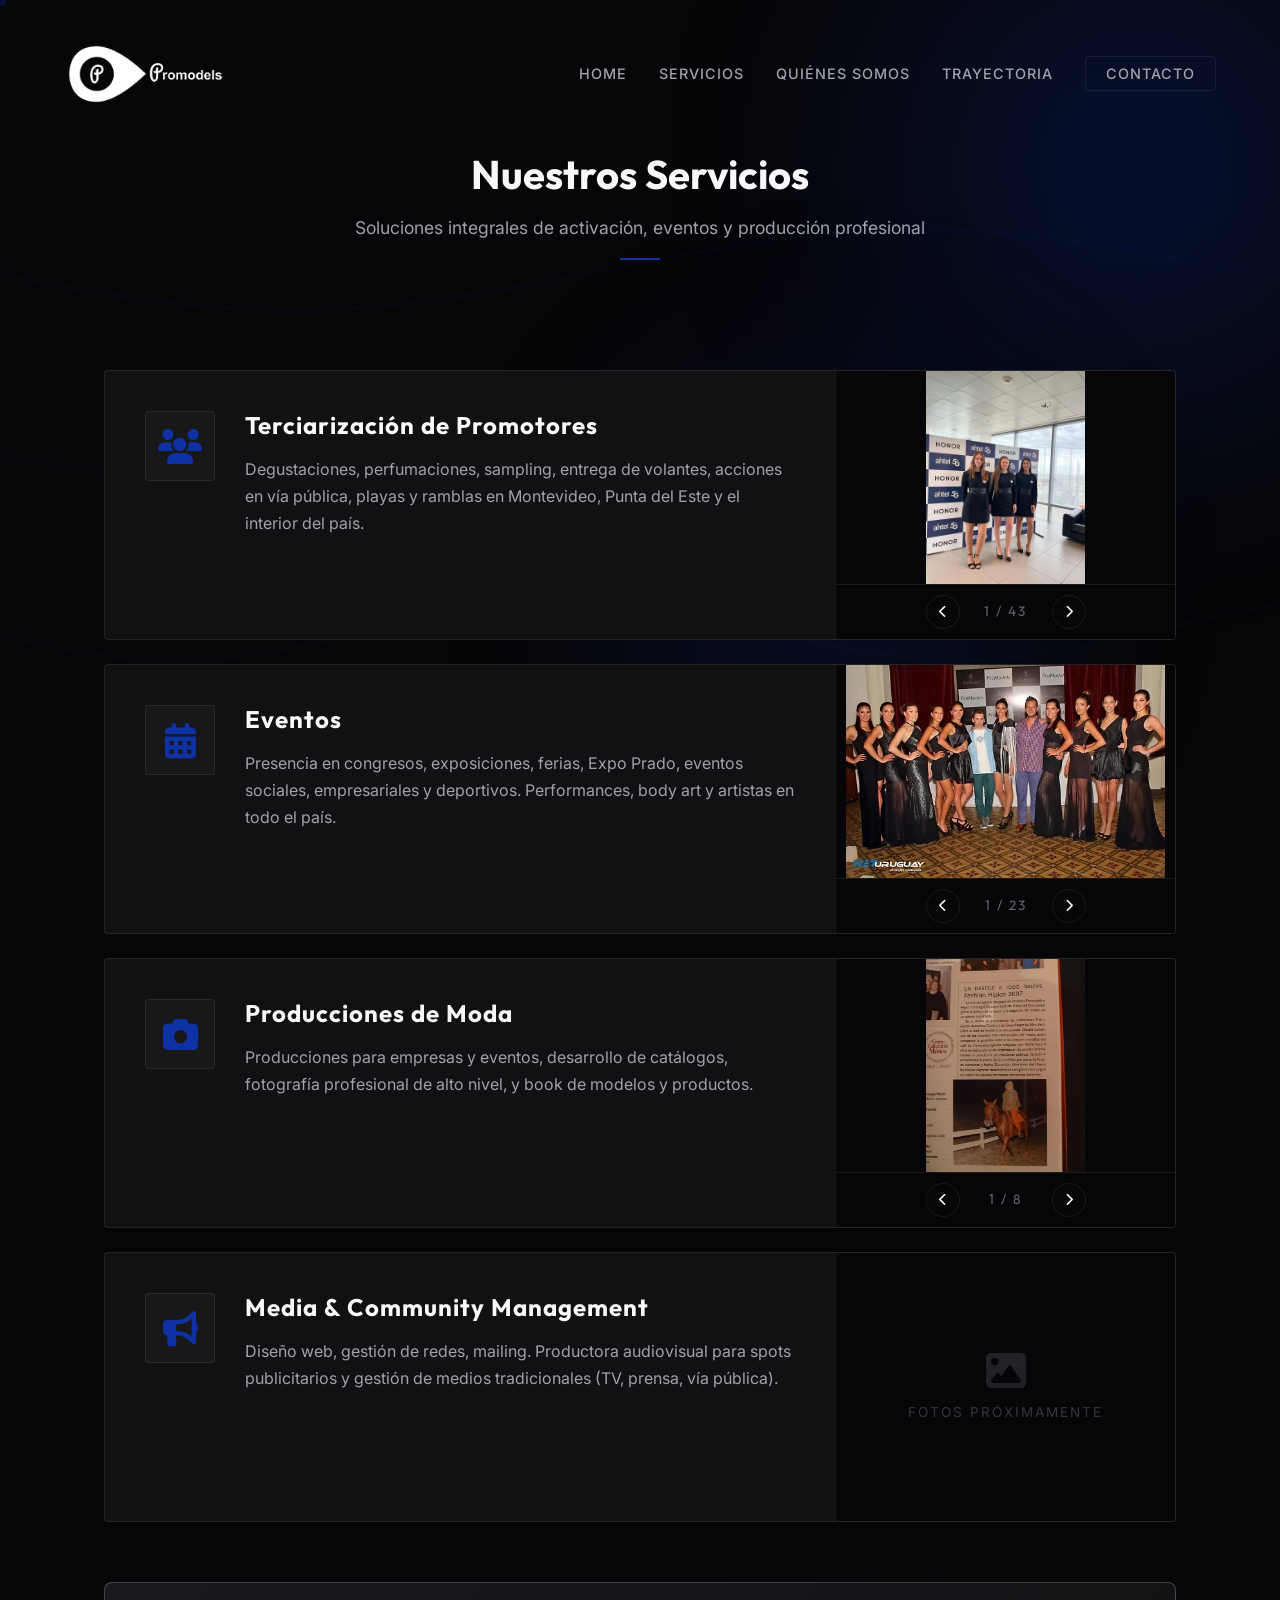
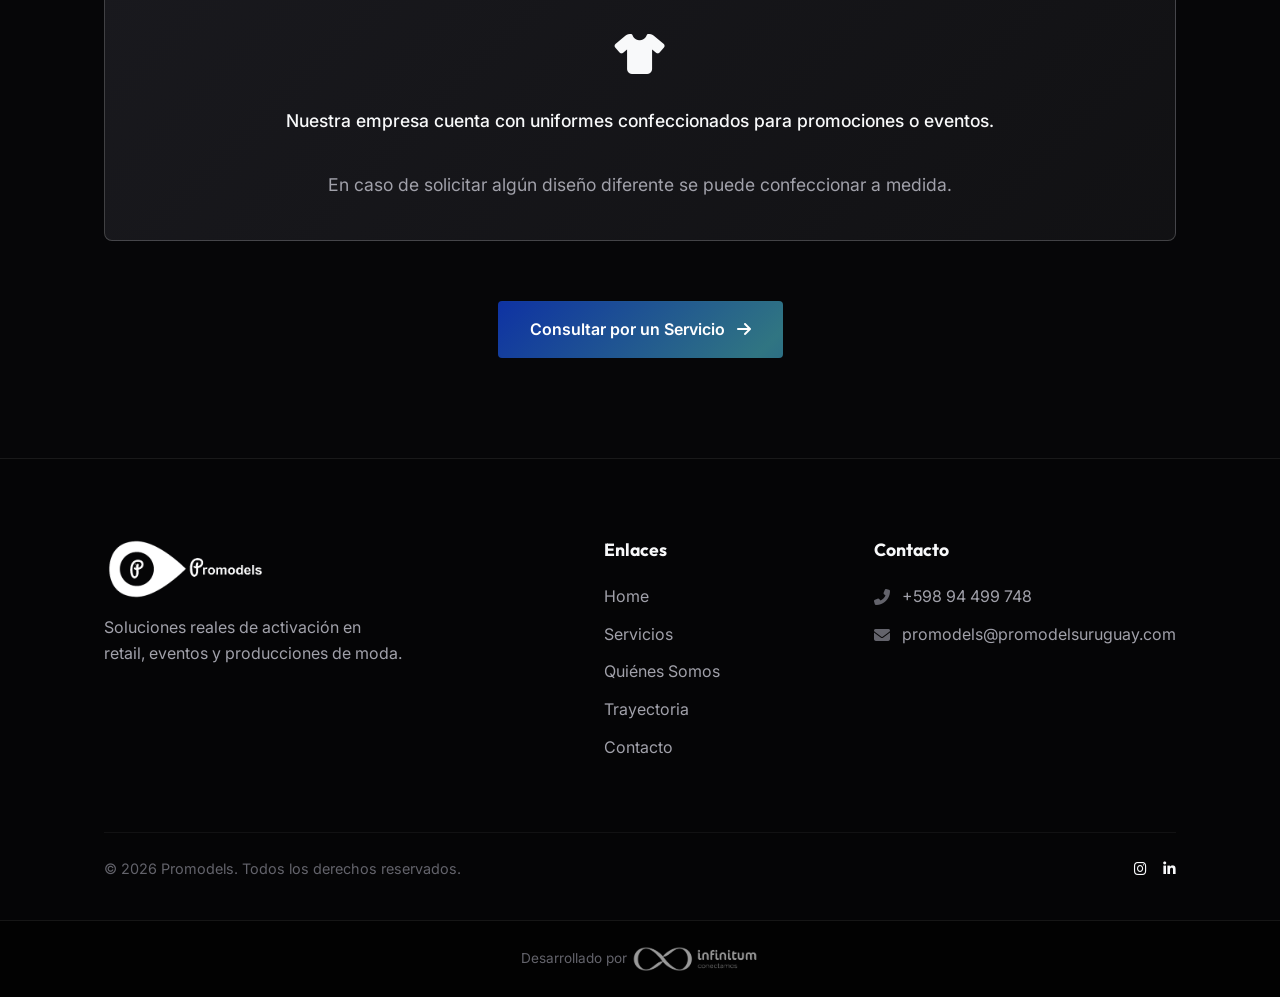
==== commit 8eafd64f: "imágenes en Servicio Tercearización de Promotores" ====
--- a/servicios.html
+++ b/servicios.html
@@ -82,13 +82,13 @@
                                 <p class="service-desc">Degustaciones, perfumaciones, sampling, entrega de volantes, acciones en vía pública, playas y ramblas en Montevideo, Punta del Este y el interior del país.</p>
                             </div>
                         </div>
-                        <div class="service-carousel" data-folder="Terciarizacion-de-promotores" data-count="32">
+                        <div class="service-carousel" data-folder="Terciarizacion-de-promotores" data-count="43">
                             <div class="carousel-track">
                                 <img src="img/Terciarizacion-de-promotores/1.webp" alt="Promotores 1" class="carousel-slide active-slide">
                             </div>
                             <div class="carousel-nav">
                                 <button class="carousel-btn carousel-prev" aria-label="Anterior"><i class="fas fa-chevron-left"></i></button>
-                                <span class="carousel-counter">1 / 32</span>
+                                <span class="carousel-counter">1 / 43</span>
                                 <button class="carousel-btn carousel-next" aria-label="Siguiente"><i class="fas fa-chevron-right"></i></button>
                             </div>
                         </div>
--- a/css/style.css
+++ b/css/style.css
@@ -1,5 +1,5 @@
 :root {
-    /* Color Palette - Dark & Gold Sober */
+    /* Color Palette - Indigo & Costanero */
     --bg-main: #060608;
     --bg-surface: #111114;
     --bg-surface-hover: #18181c;
@@ -9,9 +9,10 @@
     --text-secondary: #a1a1aa;
     --text-muted: #63636b;
     
-    --accent-gold: #d4af37;
-    --accent-gold-light: #f3e5ab;
-    --accent-gold-glow: rgba(212, 175, 55, 0.15);
+    --accent-indigo: #0E32A3;
+    --accent-costanero: #307582;
+    --accent-indigo-glow: rgba(14, 50, 163, 0.25);
+    --accent-costanero-glow: rgba(48, 117, 130, 0.25);
     
     --accent-light: #f8f9fa;
     --accent-muted: #3f3f46;
@@ -45,7 +46,13 @@
     line-height: 1.6;
     overflow-x: hidden;
     -webkit-font-smoothing: antialiased;
-}
+    cursor: none; /* Hide native cursor */
+}
+
+a, button, [onclick], .carousel-btn, .carousel-item-3d, .nav-link, .btn, select, input, textarea {
+    cursor: none !important; /* Force hide on clickables too */
+}
+
 
 /* Typography */
 h1, h2, h3, h4, .logo {
@@ -83,7 +90,7 @@
     width: 100vw;
     height: 100vh;
     z-index: -1;
-    opacity: 0.6;
+    opacity: 0.8;
     pointer-events: none;
 }
 
@@ -183,7 +190,7 @@
     left: 0;
     width: 0;
     height: 1px;
-    background-color: var(--accent-gold);
+    background-color: var(--accent-indigo);
     transition: var(--transition-normal);
 }
 
@@ -290,21 +297,23 @@
     padding: 16px 32px;
     border-radius: 4px;
     cursor: pointer;
-    transition: var(--transition-normal);
+    transition: all 0.4s cubic-bezier(0.165, 0.84, 0.44, 1);
     border: none;
     outline: none;
 }
 
 .btn-primary {
-    background: linear-gradient(135deg, var(--accent-gold) 0%, #b8860b 100%);
-    color: var(--bg-main);
+    background: linear-gradient(135deg, var(--accent-indigo), var(--accent-costanero), var(--accent-indigo));
+    background-size: 200% auto;
+    background-position: left center;
+    color: #ffffff;
     font-weight: 600;
 }
 
 .btn-primary:hover {
-    background: linear-gradient(135deg, var(--accent-gold-light) 0%, var(--accent-gold) 100%);
-    transform: translateY(-2px);
-    box-shadow: 0 10px 25px rgba(0,0,0,0.6), 0 0 15px var(--accent-gold-glow);
+    background-position: right center;
+    transform: translateY(-4px);
+    box-shadow: 0 15px 35px rgba(0,0,0,0.5), 0 0 20px var(--accent-indigo-glow);
 }
 
 .btn-secondary {
@@ -315,8 +324,8 @@
 
 .btn-secondary:hover {
     border-color: var(--accent-light);
-    background-color: rgba(255, 255, 255, 0.05);
-    transform: translateY(-2px);
+    background-color: rgba(255, 255, 255, 0.08);
+    transform: translateY(-4px);
 }
 
 /* Section Shared */
@@ -342,7 +351,7 @@
 .title-line {
     height: 2px;
     width: 40px;
-    background-color: var(--accent-gold);
+    background-color: var(--accent-indigo);
 }
 
 .title-line.center-line {
@@ -388,7 +397,7 @@
 .hero-title {
     font-size: 3.5rem;
     margin-bottom: 24px;
-    background: linear-gradient(180deg, #ffffff 0%, #d4af37 100%);
+    background: linear-gradient(180deg, #ffffff 0%, var(--accent-indigo) 100%);
     -webkit-background-clip: text;
     background-clip: text;
     -webkit-text-fill-color: transparent;
@@ -428,14 +437,14 @@
     position: absolute;
     border-radius: 50%;
     filter: blur(120px);
-    opacity: 0.7;
+    opacity: 0.85;
     will-change: transform;
 }
 
 .shape-1 {
     width: 600px;
     height: 600px;
-    background: radial-gradient(circle, rgba(212, 175, 55, 0.4) 0%, transparent 80%);
+    background: radial-gradient(circle, rgba(14, 50, 163, 0.5) 0%, transparent 80%);
     top: -15%;
     right: -10%;
 }
@@ -443,7 +452,7 @@
 .shape-2 {
     width: 500px;
     height: 500px;
-    background: radial-gradient(circle, rgba(212, 175, 55, 0.3) 0%, transparent 80%);
+    background: radial-gradient(circle, rgba(48, 117, 130, 0.45) 0%, transparent 80%);
     bottom: -5%;
     left: -10%;
     animation-delay: -5s;
@@ -452,7 +461,7 @@
 .shape-3 {
     width: 450px;
     height: 450px;
-    background: radial-gradient(circle, rgba(243, 229, 171, 0.25) 0%, transparent 80%);
+    background: radial-gradient(circle, rgba(14, 50, 163, 0.4) 0%, transparent 80%);
     top: 40%;
     left: 45%;
     animation-duration: 15s;
@@ -493,7 +502,7 @@
 }
 
 .service-card:hover::after {
-    border-color: var(--accent-gold);
+    border-color: var(--accent-indigo);
 }
 
 /* Left side: service info */
@@ -507,7 +516,7 @@
 
 .service-icon {
     font-size: 2.2rem;
-    color: var(--accent-gold);
+    color: var(--accent-indigo);
     background: rgba(255, 255, 255, 0.03);
     width: 70px;
     height: 70px;
@@ -521,7 +530,7 @@
 }
 
 .service-card:hover .service-icon {
-    background: var(--accent-gold);
+    background: var(--accent-indigo);
     color: var(--bg-main);
 }
 
@@ -605,9 +614,9 @@
 }
 
 .carousel-btn:hover {
-    background: var(--accent-gold);
+    background: var(--accent-indigo);
     color: var(--bg-main);
-    border-color: var(--accent-gold);
+    border-color: var(--accent-indigo);
 }
 
 .carousel-counter {
@@ -781,7 +790,7 @@
 }
 
 .carousel-item-3d:hover {
-    border-color: var(--accent-gold);
+    border-color: var(--accent-indigo);
 }
 
 .carousel-item-3d:hover img {
@@ -806,7 +815,7 @@
 
 .carousel-hint i {
     margin-right: 8px;
-    color: var(--accent-gold);
+    color: var(--accent-indigo);
 }
 
 /* Responsive adjustments for 3D stage */
@@ -876,7 +885,7 @@
     font-family: var(--font-heading);
     font-size: 1.2rem;
     font-weight: 700;
-    color: var(--accent-gold);
+    color: var(--accent-indigo);
 }
 
 .sig-title {
@@ -917,8 +926,8 @@
     right: -15px;
     width: 140px;
     height: 140px;
-    border-top: 3px solid var(--accent-gold);
-    border-right: 3px solid var(--accent-gold);
+    border-top: 3px solid var(--accent-indigo);
+    border-right: 3px solid var(--accent-indigo);
     border-radius: 4px;
     z-index: -1;
     transition: var(--transition-slow);
@@ -1259,7 +1268,7 @@
     top: 0;
     width: 1px;
     height: 100%;
-    background: linear-gradient(180deg, var(--accent-gold) 0%, transparent 100%);
+    background: linear-gradient(180deg, var(--accent-indigo) 0%, transparent 100%);
     opacity: 0.3;
 }
 
@@ -1284,15 +1293,15 @@
 
 .timeline-item:hover .timeline-point, 
 .timeline-item.highlight .timeline-point {
-    background: var(--accent-gold);
-    border-color: var(--accent-gold);
-    box-shadow: 0 0 15px var(--accent-gold-glow);
+    background: var(--accent-indigo);
+    border-color: var(--accent-indigo);
+    box-shadow: 0 0 15px var(--accent-indigo-glow);
     transform: scale(1.3);
 }
 
 .timeline-item.highlight .timeline-content {
-    background: rgba(212, 175, 55, 0.03);
-    border-left: 2px solid var(--accent-gold);
+    background: rgba(14, 50, 163, 0.03);
+    border-left: 2px solid var(--accent-indigo);
     padding: 24px;
     border-radius: 0 8px 8px 0;
 }
@@ -1300,7 +1309,7 @@
 .milestone-title {
     font-size: 1.4rem;
     margin-bottom: 8px;
-    color: var(--accent-gold);
+    color: var(--accent-indigo);
 }
 
 .timeline-content p {
@@ -1325,7 +1334,7 @@
 }
 
 .stat-card:hover {
-    border-color: var(--accent-gold);
+    border-color: var(--accent-indigo);
     background: var(--bg-surface-hover);
     transform: translateY(-5px);
 }
@@ -1334,7 +1343,7 @@
     font-size: 3rem;
     font-weight: 800;
     margin-bottom: 8px;
-    background: linear-gradient(135deg, var(--text-primary) 0%, var(--accent-gold) 100%);
+    background: linear-gradient(135deg, var(--text-primary) 0%, var(--accent-indigo) 100%);
     -webkit-background-clip: text;
     background-clip: text;
     -webkit-text-fill-color: transparent;
@@ -1530,7 +1539,7 @@
 }
 
 .dress-item:hover {
-    border-color: var(--accent-gold);
+    border-color: var(--accent-indigo);
     transform: translateY(-5px);
     box-shadow: 0 10px 20px rgba(0, 0, 0, 0.4);
 }
@@ -1589,7 +1598,7 @@
 .floating-img-item:hover {
     z-index: 50;
     transform: translateY(-20px) scale(1.15) rotate(0deg) !important;
-    border-color: var(--accent-gold);
+    border-color: var(--accent-indigo);
     box-shadow: 0 30px 60px rgba(0, 0, 0, 0.8);
 }
 
@@ -1662,3 +1671,85 @@
     100% { transform: translateY(-15px); }
 }
 
+/* Custom Cursor Styles - White Circle */
+.cursor-container {
+    position: fixed;
+    top: 0;
+    left: 0;
+    width: 12px;
+    height: 12px;
+    pointer-events: none;
+    z-index: 10000;
+    transform: translate(-50%, -50%);
+    display: none;
+}
+
+.cursor-container.active {
+    display: block;
+}
+
+.custom-cursor-dot {
+    width: 100%;
+    height: 100%;
+    background: #ffffff;
+    border-radius: 50%;
+    box-shadow: 0 0 10px rgba(255, 255, 255, 0.5);
+    transition: transform 0.3s cubic-bezier(0.175, 0.885, 0.32, 1.275), background 0.3s ease, box-shadow 0.3s ease;
+    position: relative;
+    border: 1px solid rgba(255, 255, 255, 0.8);
+}
+
+/* Flash Celeste on Hover */
+.cursor-container.hover .custom-cursor-dot {
+    transform: scale(3);
+    background: #e0faff; /* Lightest celeste */
+    box-shadow: 0 0 20px #87CEEB, 0 0 40px rgba(135, 206, 235, 0.4);
+    border-color: #87CEEB;
+}
+
+/* React to Click */
+.cursor-container.clicked .custom-cursor-dot {
+    transform: scale(0.8);
+    background: #87CEEB;
+    box-shadow: 0 0 30px #87CEEB;
+}
+
+.cursor-container.hover.clicked .custom-cursor-dot {
+    transform: scale(2);
+}
+
+/* Remove glint for this cleaner design */
+.cursor-glint {
+    display: none;
+}
+
+
+/* Secondary subtle trail */
+.cursor-trail {
+    position: fixed;
+    top: 0;
+    left: 0;
+    width: 6px;
+    height: 6px;
+    background: var(--accent-indigo);
+    border-radius: 50%;
+    pointer-events: none;
+    z-index: 9999;
+    opacity: 0.4;
+    filter: blur(1px);
+    transform: translate(-50%, -50%);
+}
+
+.cursor-container.hover ~ .cursor-trail {
+    opacity: 0; /* Hide trail on hover to focus on the expanded dot */
+}
+
+
+@media (pointer: coarse) {
+    .cursor-container, .cursor-trail {
+        display: none !important;
+    }
+    body {
+        cursor: auto !important;
+    }
+}
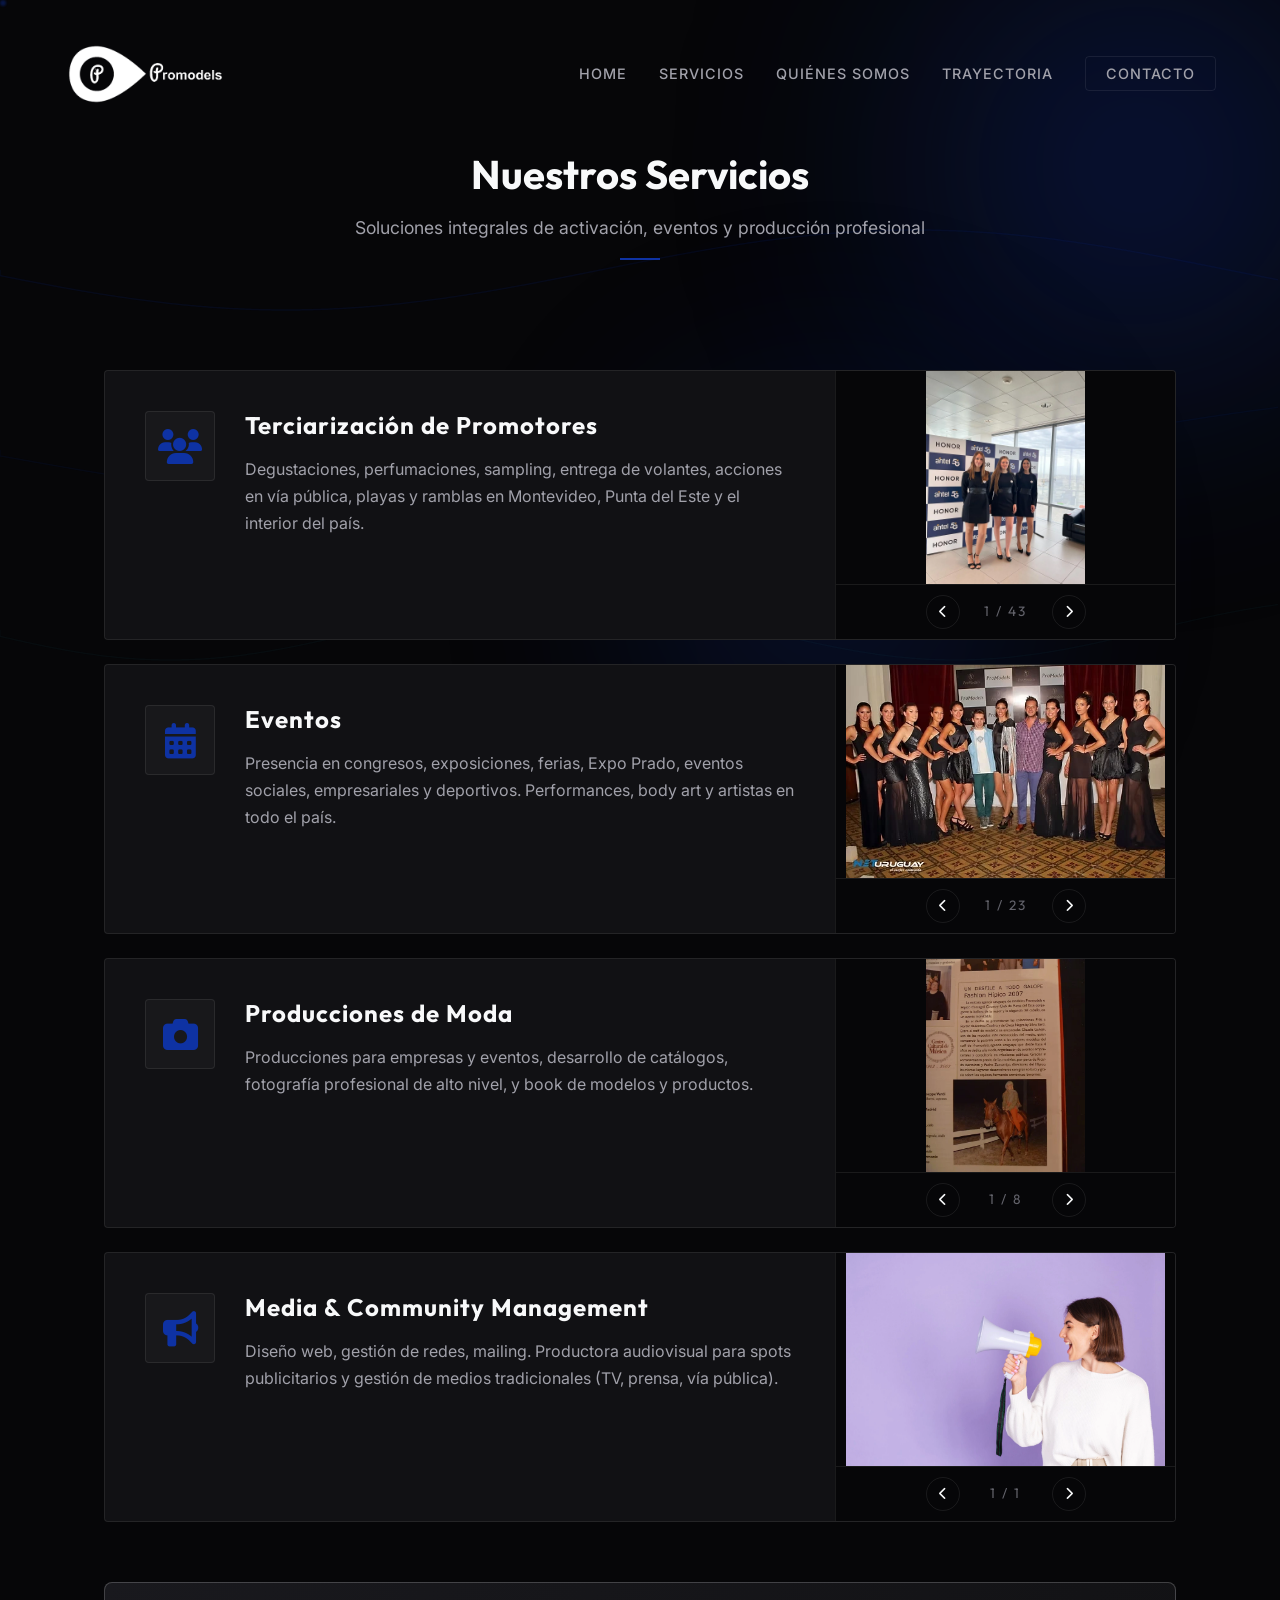
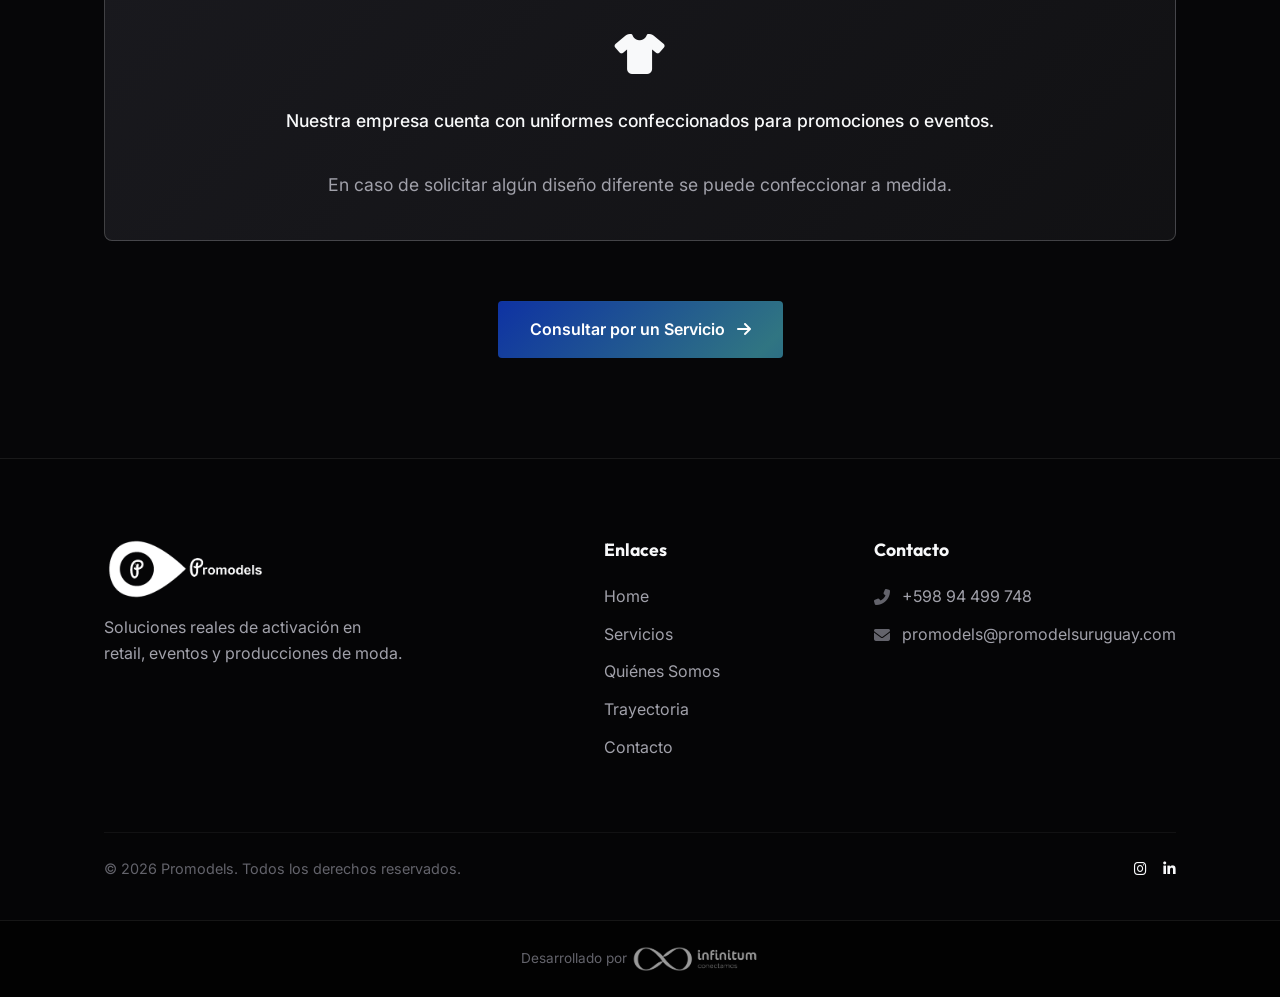
==== commit 283d85f6: "Imagen en Media servicio" ====
--- a/servicios.html
+++ b/servicios.html
@@ -146,9 +146,14 @@
                                 <p class="service-desc">Diseño web, gestión de redes, mailing. Productora audiovisual para spots publicitarios y gestión de medios tradicionales (TV, prensa, vía pública).</p>
                             </div>
                         </div>
-                        <div class="service-carousel" data-folder="Media-and-community-management" data-count="0">
-                            <div class="carousel-track">
-                                <div class="carousel-placeholder"><i class="fas fa-image"></i><span>Fotos próximamente</span></div>
+                        <div class="service-carousel" data-folder="Media-and-community-management" data-count="1">
+                            <div class="carousel-track">
+                                <img src="img/Media-and-community-management/1.webp" alt="Media Management 1" class="carousel-slide active-slide">
+                            </div>
+                            <div class="carousel-nav">
+                                <button class="carousel-btn carousel-prev" aria-label="Anterior"><i class="fas fa-chevron-left"></i></button>
+                                <span class="carousel-counter">1 / 1</span>
+                                <button class="carousel-btn carousel-next" aria-label="Siguiente"><i class="fas fa-chevron-right"></i></button>
                             </div>
                         </div>
                     </div>
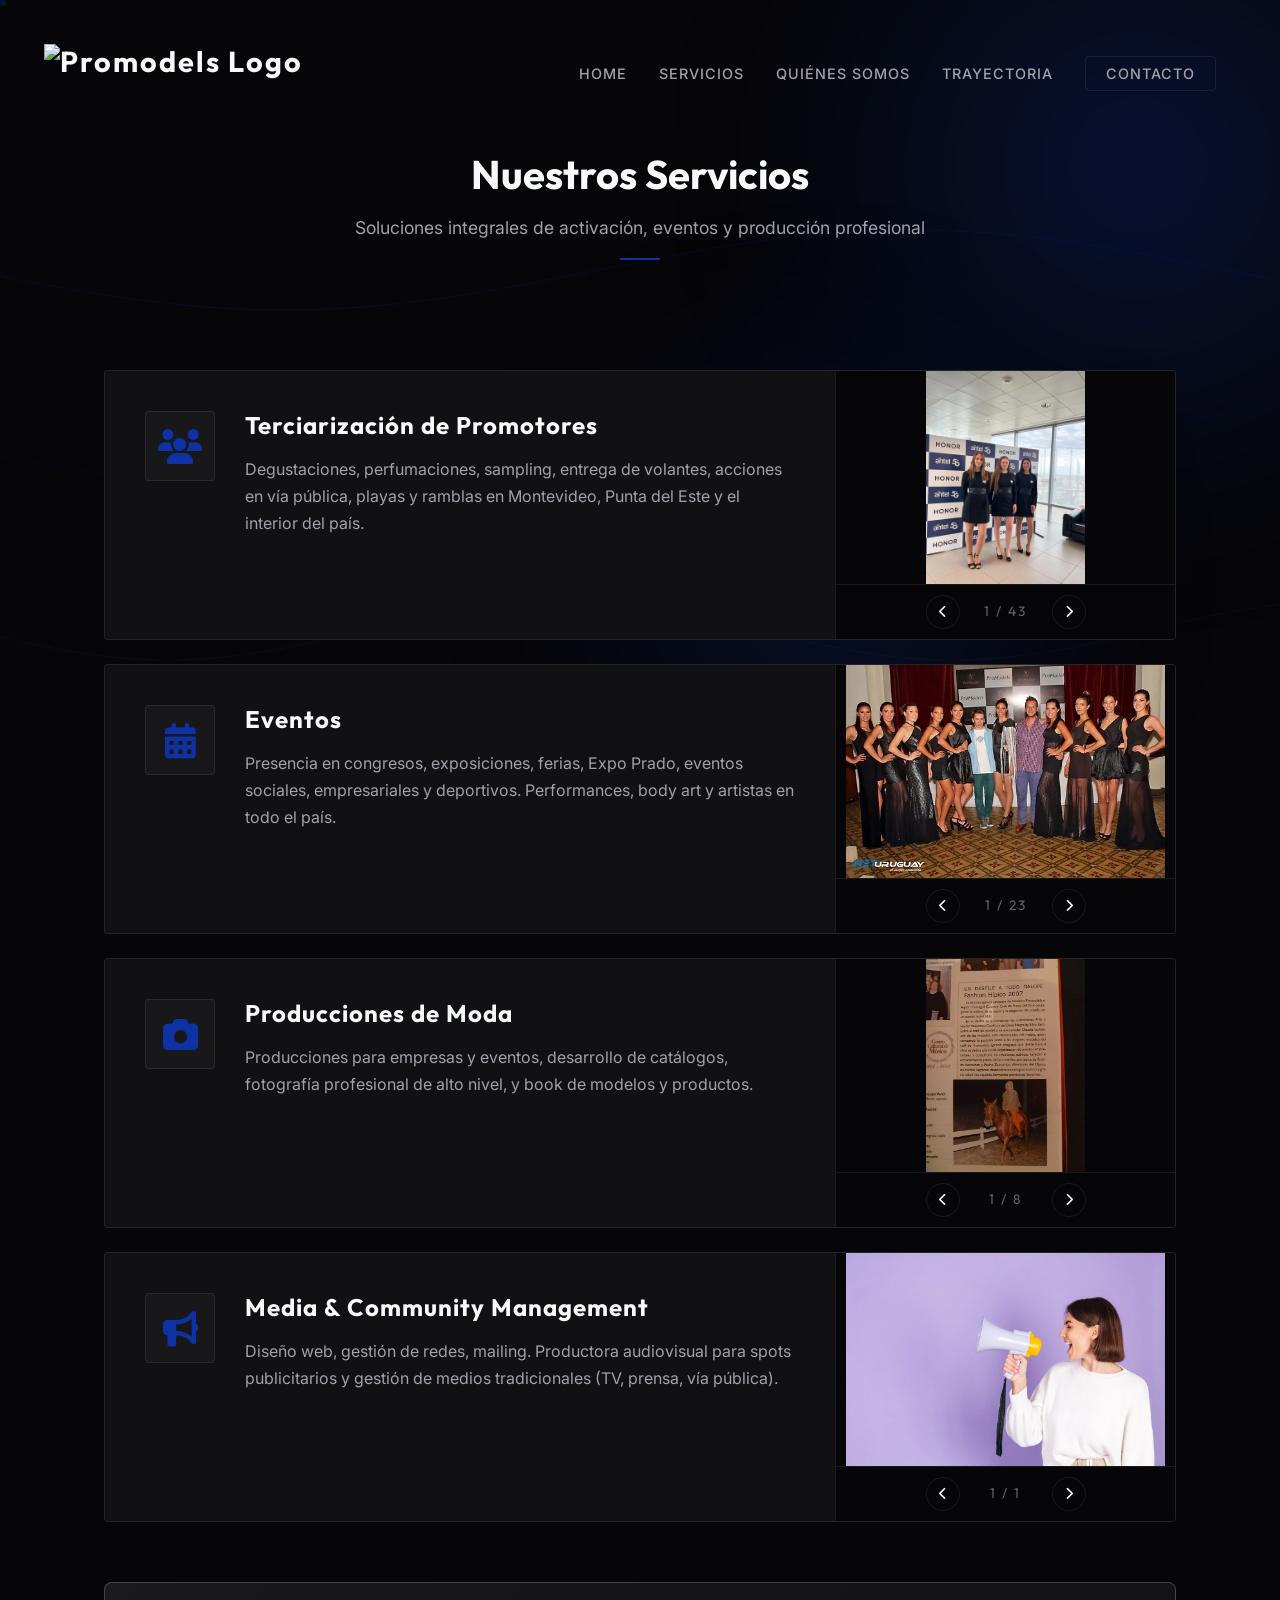
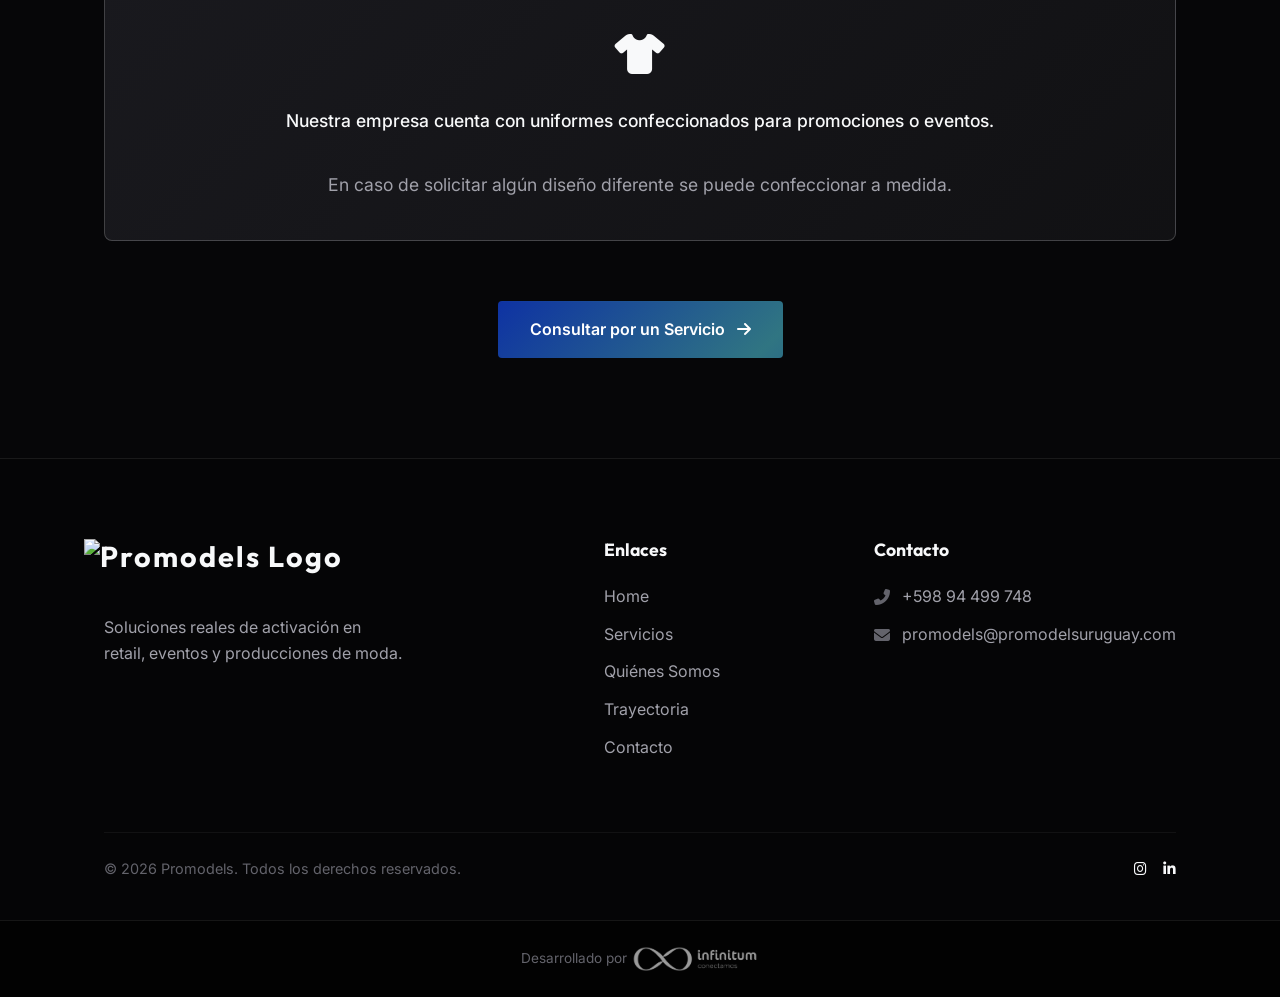
==== commit fd80e3f4: "Clean URL" ====
--- a/servicios.html
+++ b/servicios.html
@@ -21,15 +21,15 @@
     <!-- Navigation -->
     <nav class="navbar scrolled" id="navbar">
         <div class="container nav-content">
-            <a href="index.html#home" class="logo">
+            <a href="./#home" class="logo">
                 <img src="./img/logo-promodels.png" alt="Promodels Logo" class="logo-img">
             </a>
             <ul class="nav-links">
-                <li><a href="index.html#home" class="nav-link">Home</a></li>
-                <li><a href="servicios.html" class="nav-link active">Servicios</a></li>
-                <li><a href="index.html#nosotros" class="nav-link">Quiénes Somos</a></li>
-                <li><a href="trayectoria.html" class="nav-link">Trayectoria</a></li>
-                <li><a href="index.html#contacto" class="nav-link button-outline">Contacto</a></li>
+                <li><a href="./#home" class="nav-link">Home</a></li>
+                <li><a href="servicios" class="nav-link active">Servicios</a></li>
+                <li><a href="./#nosotros" class="nav-link">Quiénes Somos</a></li>
+                <li><a href="trayectoria" class="nav-link">Trayectoria</a></li>
+                <li><a href="./#contacto" class="nav-link button-outline">Contacto</a></li>
             </ul>
             <button class="mobile-menu-btn" aria-label="Menu">
                 <i class="fas fa-bars"></i>
@@ -42,11 +42,11 @@
         <div class="mobile-menu-content">
             <button class="close-menu-btn" aria-label="Cerrar"><i class="fas fa-times"></i></button>
             <ul class="mobile-nav-links">
-                <li><a href="index.html#home">Home</a></li>
-                <li><a href="servicios.html">Servicios</a></li>
-                <li><a href="index.html#nosotros">Quiénes Somos</a></li>
-                <li><a href="trayectoria.html">Trayectoria</a></li>
-                <li><a href="index.html#contacto">Contacto</a></li>
+                <li><a href="./#home">Home</a></li>
+                <li><a href="servicios">Servicios</a></li>
+                <li><a href="./#nosotros">Quiénes Somos</a></li>
+                <li><a href="trayectoria">Trayectoria</a></li>
+                <li><a href="./#contacto">Contacto</a></li>
             </ul>
         </div>
     </div>
@@ -170,7 +170,7 @@
                 </div>
                 
                 <div class="hero-actions" style="margin-top: 60px; justify-content: center;">
-                    <a href="index.html#contacto" class="btn btn-primary">
+                    <a href="./#contacto" class="btn btn-primary">
                         <span>Consultar por un Servicio</span>
                         <i class="fas fa-arrow-right"></i>
                     </a>
@@ -183,7 +183,7 @@
         <div class="container">
             <div class="footer-content">
                 <div class="footer-brand">
-                    <a href="index.html#home" class="logo">
+                    <a href="./#home" class="logo">
                         <img src="./img/logo-promodels.png" alt="Promodels Logo" class="logo-img">
                     </a>
                     <p class="footer-desc">Soluciones reales de activación en retail, eventos y producciones de moda.</p>
@@ -192,11 +192,11 @@
                 <div class="footer-links-group">
                     <h4>Enlaces</h4>
                     <ul>
-                        <li><a href="index.html#home">Home</a></li>
-                        <li><a href="servicios.html">Servicios</a></li>
-                        <li><a href="index.html#nosotros">Quiénes Somos</a></li>
-                        <li><a href="trayectoria.html">Trayectoria</a></li>
-                        <li><a href="index.html#contacto">Contacto</a></li>
+                        <li><a href="./#home">Home</a></li>
+                        <li><a href="servicios">Servicios</a></li>
+                        <li><a href="./#nosotros">Quiénes Somos</a></li>
+                        <li><a href="trayectoria">Trayectoria</a></li>
+                        <li><a href="./#contacto">Contacto</a></li>
                     </ul>
                 </div>
                 
--- a/css/style.css
+++ b/css/style.css
@@ -986,34 +986,82 @@
 }
 
 /* Clientes */
-.clients-typographic-grid {
+.clients-logo-grid {
     display: grid;
-    grid-template-columns: repeat(auto-fit, minmax(180px, 1fr));
+    grid-template-columns: repeat(auto-fit, minmax(160px, 1fr));
     gap: 30px;
-    margin-top: 40px;
-}
-
-.client-name {
-    padding: 40px 20px;
-    background: var(--bg-surface);
+    margin-top: 50px;
+}
+
+.client-logo-item {
+    padding: 30px;
+    background: #000000; /* Pure black background */
     border: 1px solid var(--border-color);
-    text-align: center;
-    font-family: var(--font-heading);
-    font-size: 1.1rem;
-    font-weight: 600;
-    color: var(--text-muted);
-    letter-spacing: 2px;
-    text-transform: uppercase;
-    border-radius: 4px;
+    display: flex;
+    align-items: center;
+    justify-content: center;
+    height: 210px; /* 1.5x from 140px */
+    border-radius: 8px;
     transition: var(--transition-normal);
-    cursor: default;
-}
-
-.client-name:hover {
-    color: var(--text-primary);
-    border-color: var(--border-hover);
-    background: rgba(255, 255, 255, 0.03);
-    transform: translateY(-3px);
+    position: relative;
+    overflow: hidden;
+}
+
+.client-logo-item img {
+    max-width: 90%; /* Slight increase in relative size too */
+    max-height: 85%;
+    object-fit: contain;
+    opacity: 0.8;
+    transition: var(--transition-normal);
+}
+
+.client-logo-item:hover {
+    background: var(--bg-surface-hover);
+    border-color: var(--accent-indigo);
+    transform: translateY(-5px);
+    box-shadow: 0 10px 20px rgba(0, 0, 0, 0.3);
+}
+
+.client-logo-item:hover img {
+    opacity: 1; /* Full opacity on hover */
+    transform: scale(1.1);
+}
+
+.client-logo-item.logo-large {
+    padding: 10px;
+}
+
+.client-logo-item.logo-large img {
+    max-width: 100%;
+    max-height: 100%;
+    transform: scale(1.1);
+    opacity: 1;
+}
+
+.client-logo-item.logo-large:hover img {
+    transform: scale(1.2);
+}
+
+.client-logo-item.logo-medium {
+    padding: 20px;
+}
+
+.client-logo-item.logo-medium img {
+    max-width: 95%;
+    max-height: 90%;
+    opacity: 1;
+}
+
+@media (max-width: 768px) {
+    .clients-logo-grid {
+        grid-template-columns: repeat(auto-fit, minmax(180px, 1fr));
+        gap: 20px;
+    }
+    
+    .client-logo-item {
+        height: 180px;
+        padding: 20px;
+    }
 }
 
 /* Contacto */
@@ -1254,68 +1302,7 @@
 }
 
 /* Responsive */
-/* Trajectory Timeline */
-.timeline {
-    position: relative;
-    max-width: 800px;
-    margin: 40px auto 100px;
-}
-
-.timeline::before {
-    content: '';
-    position: absolute;
-    left: 20px;
-    top: 0;
-    width: 1px;
-    height: 100%;
-    background: linear-gradient(180deg, var(--accent-indigo) 0%, transparent 100%);
-    opacity: 0.3;
-}
-
-.timeline-item {
-    position: relative;
-    padding-left: 60px;
-    margin-bottom: 60px;
-    opacity: 1; /* Reset for revealed animation if handled by JS */
-}
-
-.timeline-point {
-    position: absolute;
-    left: 14px;
-    top: 8px;
-    width: 12px;
-    height: 12px;
-    background: var(--bg-surface);
-    border: 2px solid var(--text-muted);
-    border-radius: 50%;
-    transition: var(--transition-normal);
-}
-
-.timeline-item:hover .timeline-point, 
-.timeline-item.highlight .timeline-point {
-    background: var(--accent-indigo);
-    border-color: var(--accent-indigo);
-    box-shadow: 0 0 15px var(--accent-indigo-glow);
-    transform: scale(1.3);
-}
-
-.timeline-item.highlight .timeline-content {
-    background: rgba(14, 50, 163, 0.03);
-    border-left: 2px solid var(--accent-indigo);
-    padding: 24px;
-    border-radius: 0 8px 8px 0;
-}
-
-.milestone-title {
-    font-size: 1.4rem;
-    margin-bottom: 8px;
-    color: var(--accent-indigo);
-}
-
-.timeline-content p {
-    color: var(--text-secondary);
-    font-size: 1rem;
-}
+
 
 /* Trajectory Stats */
 .achievement-stats {
@@ -1405,6 +1392,24 @@
     
     .section-padding {
         padding: 60px 0;
+    }
+
+    .clients-logo-grid {
+        grid-template-columns: repeat(2, 1fr);
+        gap: 15px;
+    }
+
+    .client-logo-item {
+        height: 140px;
+        padding: 15px;
+    }
+
+    .client-logo-item.logo-large {
+        padding: 5px;
+    }
+
+    .client-logo-item.logo-medium {
+        padding: 10px;
     }
     
     .contact-form-container {
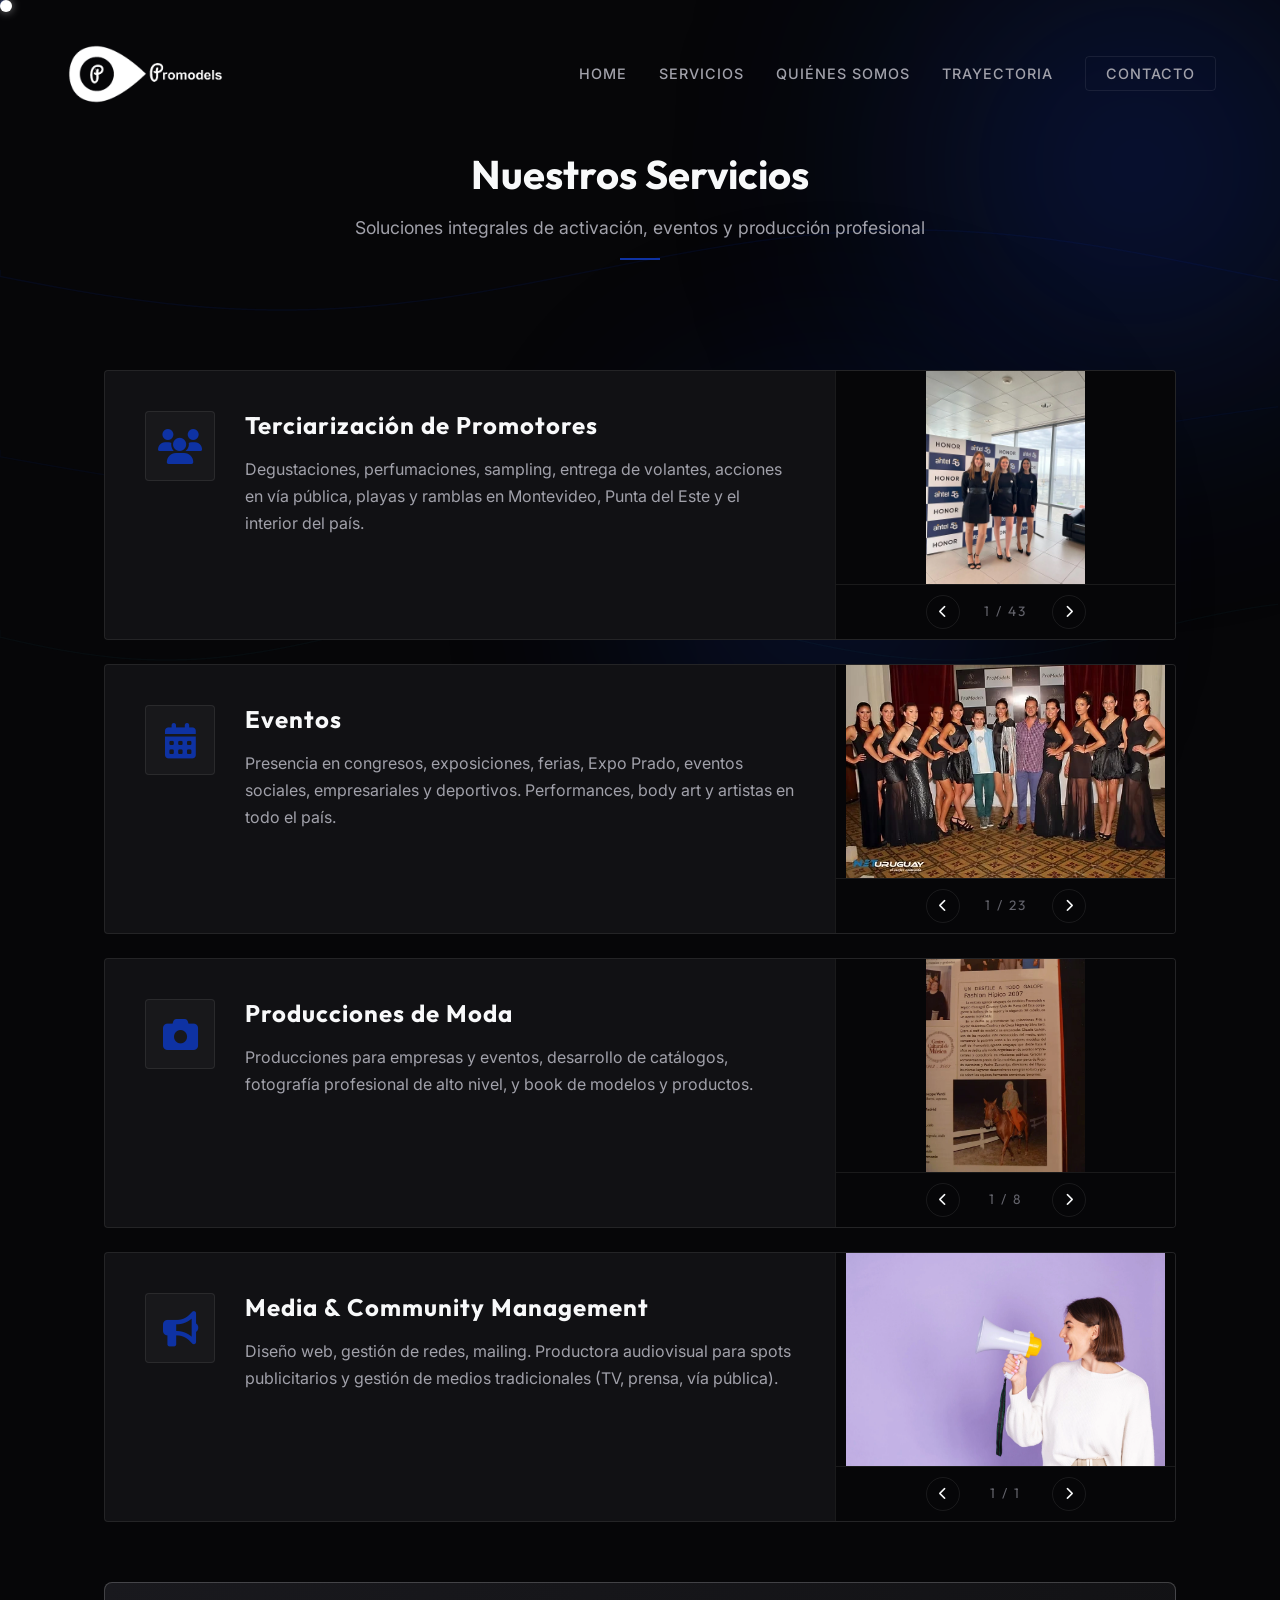
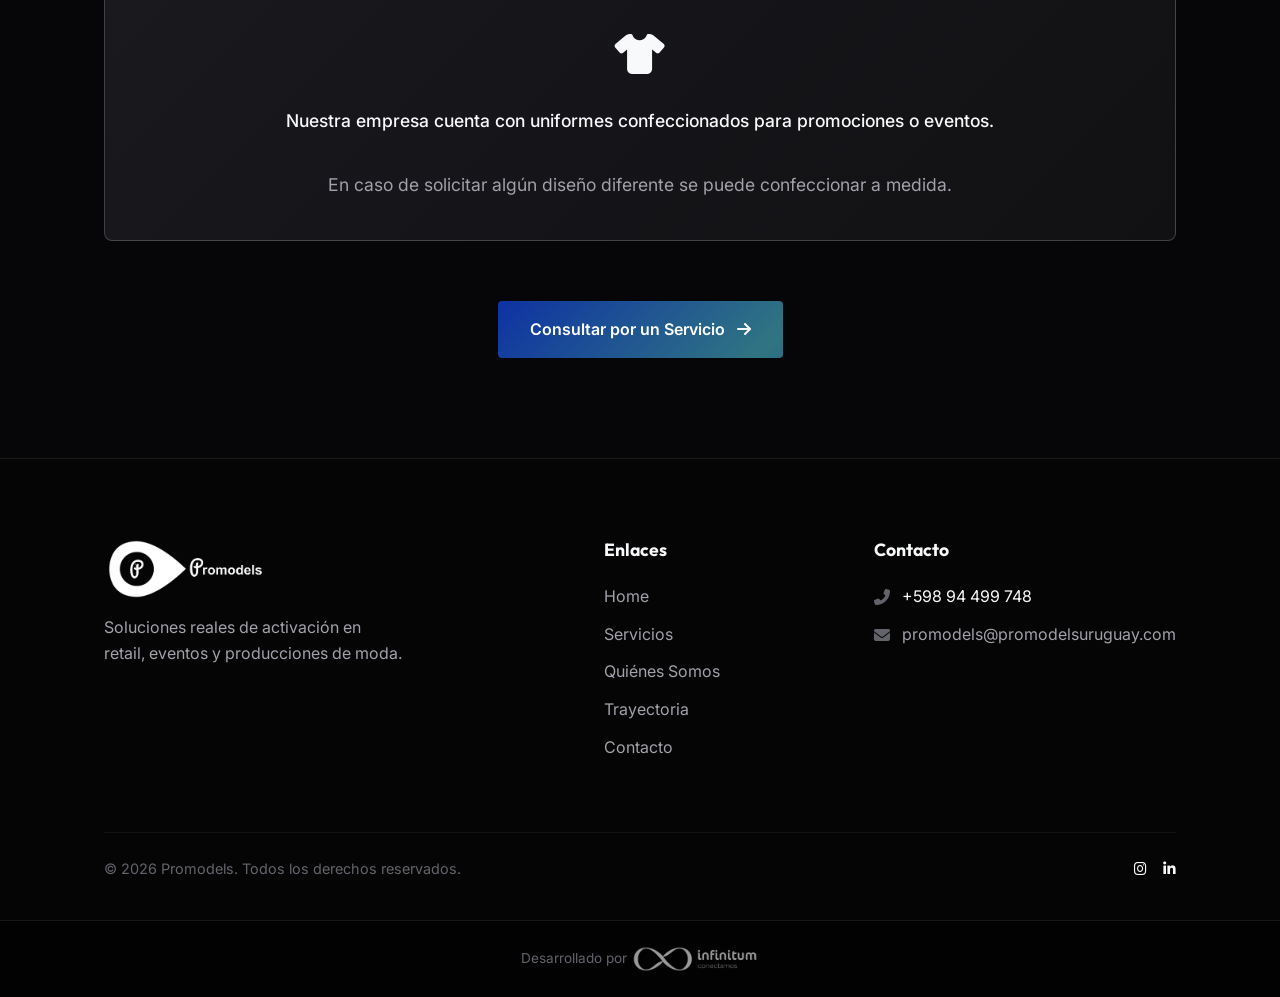
==== commit be8cdda7: "Cambios en contacto" ====
--- a/servicios.html
+++ b/servicios.html
@@ -202,7 +202,7 @@
                 
                 <div class="footer-contact">
                     <h4>Contacto</h4>
-                    <p><i class="fas fa-phone-alt"></i> +598 94 499 748</p>
+                    <p><i class="fas fa-phone-alt"></i> <a href="https://wa.me/59894499748" target="_blank" rel="noopener noreferrer">+598 94 499 748</a></p>
                     <p><i class="fas fa-envelope"></i> promodels@promodelsuruguay.com</p>
                 </div>
             </div>
--- a/css/style.css
+++ b/css/style.css
@@ -1157,6 +1157,29 @@
     border: 1px solid var(--border-color);
     padding: 40px;
     border-radius: 8px;
+    display: flex;
+    flex-direction: column;
+    justify-content: center;
+}
+
+.contact-actions {
+    display: flex;
+    flex-direction: column;
+    gap: 20px;
+}
+
+.btn-whatsapp {
+    background: #25D366 !important;
+    color: #fff !important;
+}
+
+.btn-whatsapp:hover {
+    background: #128C7E !important;
+    box-shadow: 0 15px 35px rgba(37, 211, 102, 0.3);
+}
+
+.btn-email {
+    width: 100%;
 }
 
 .form-group {
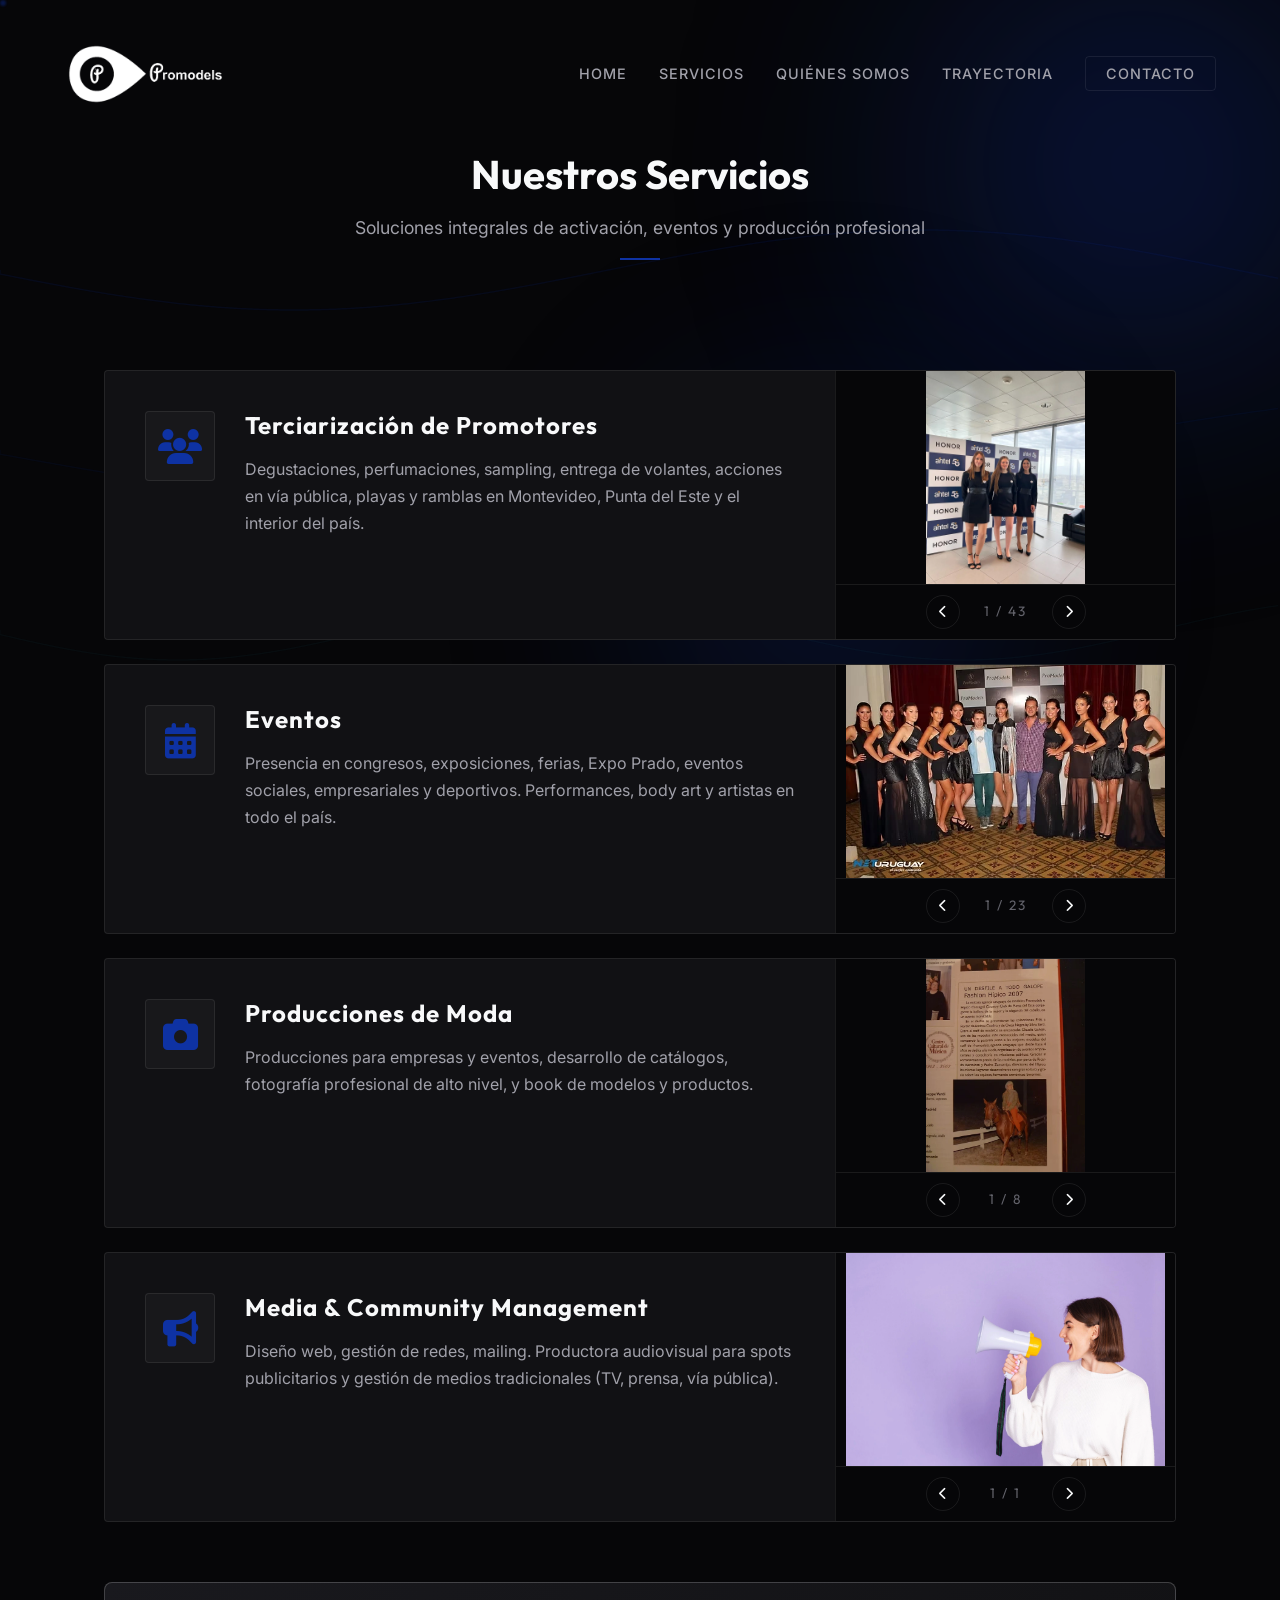
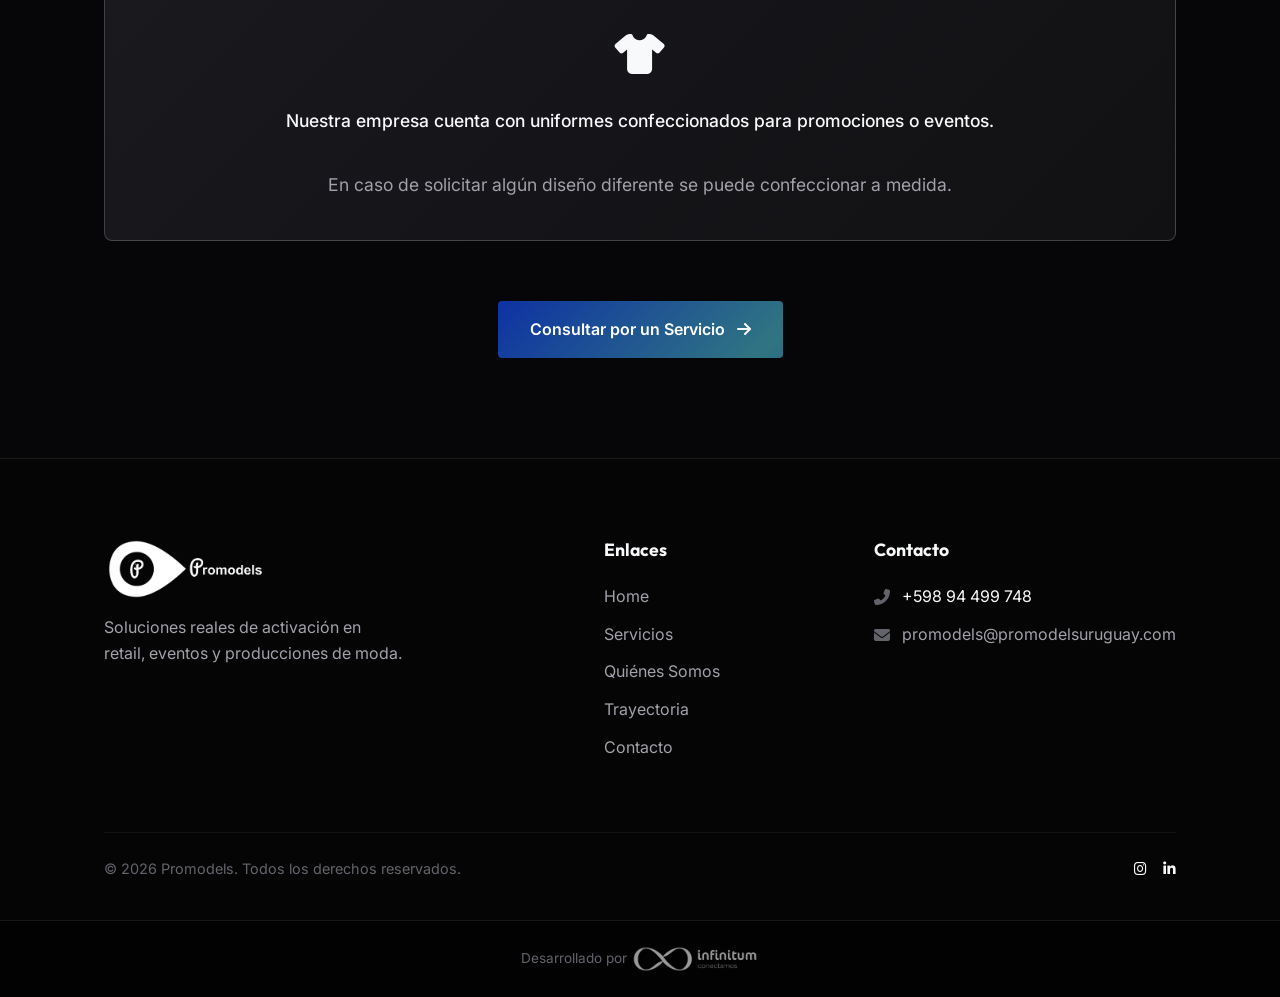
==== commit 2effc933: "Vercel Analytics" ====
--- a/servicios.html
+++ b/servicios.html
@@ -13,6 +13,7 @@
     
     <!-- Favicon -->
     <link rel="icon" type="image/png" href="img/favicon.png">
+    <script defer src="/_vercel/insights/script.js"></script>
 </head>
 <body>
     <!-- Background Canvas for Atmospheric Effects -->
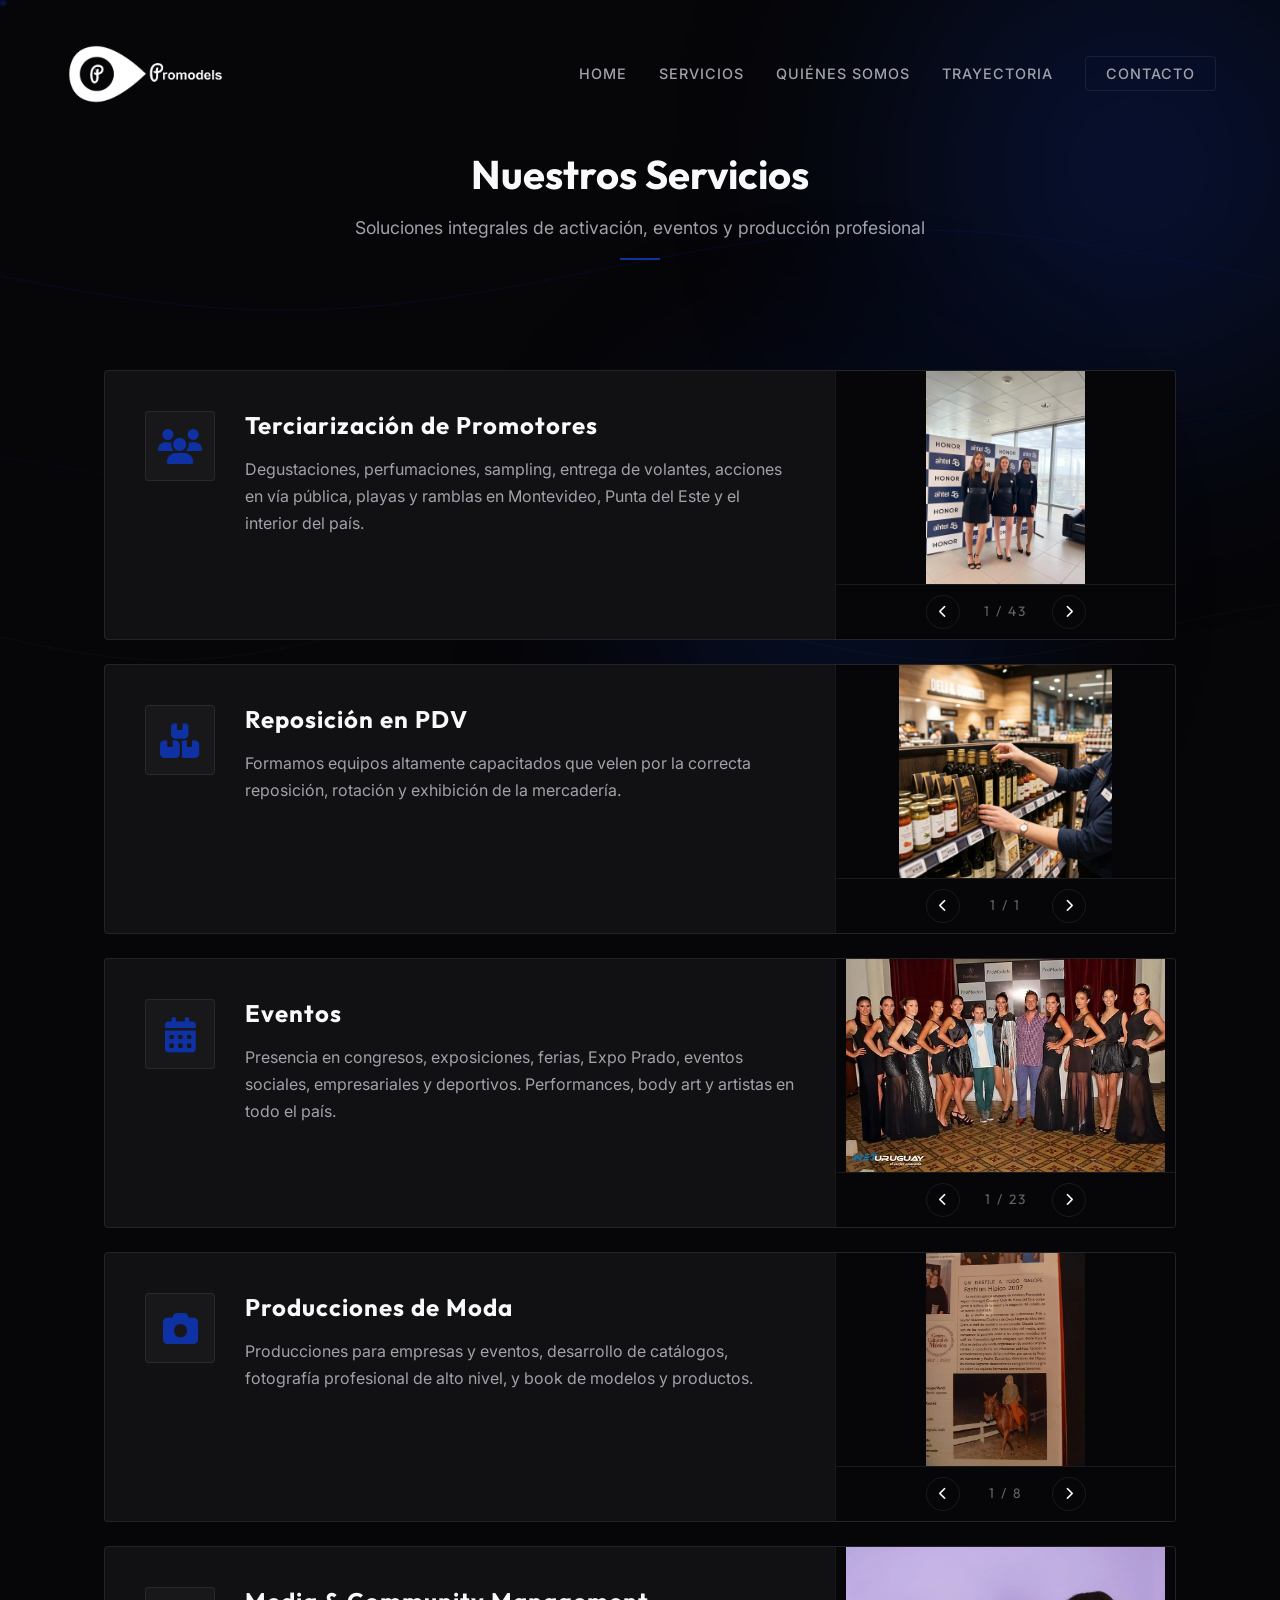
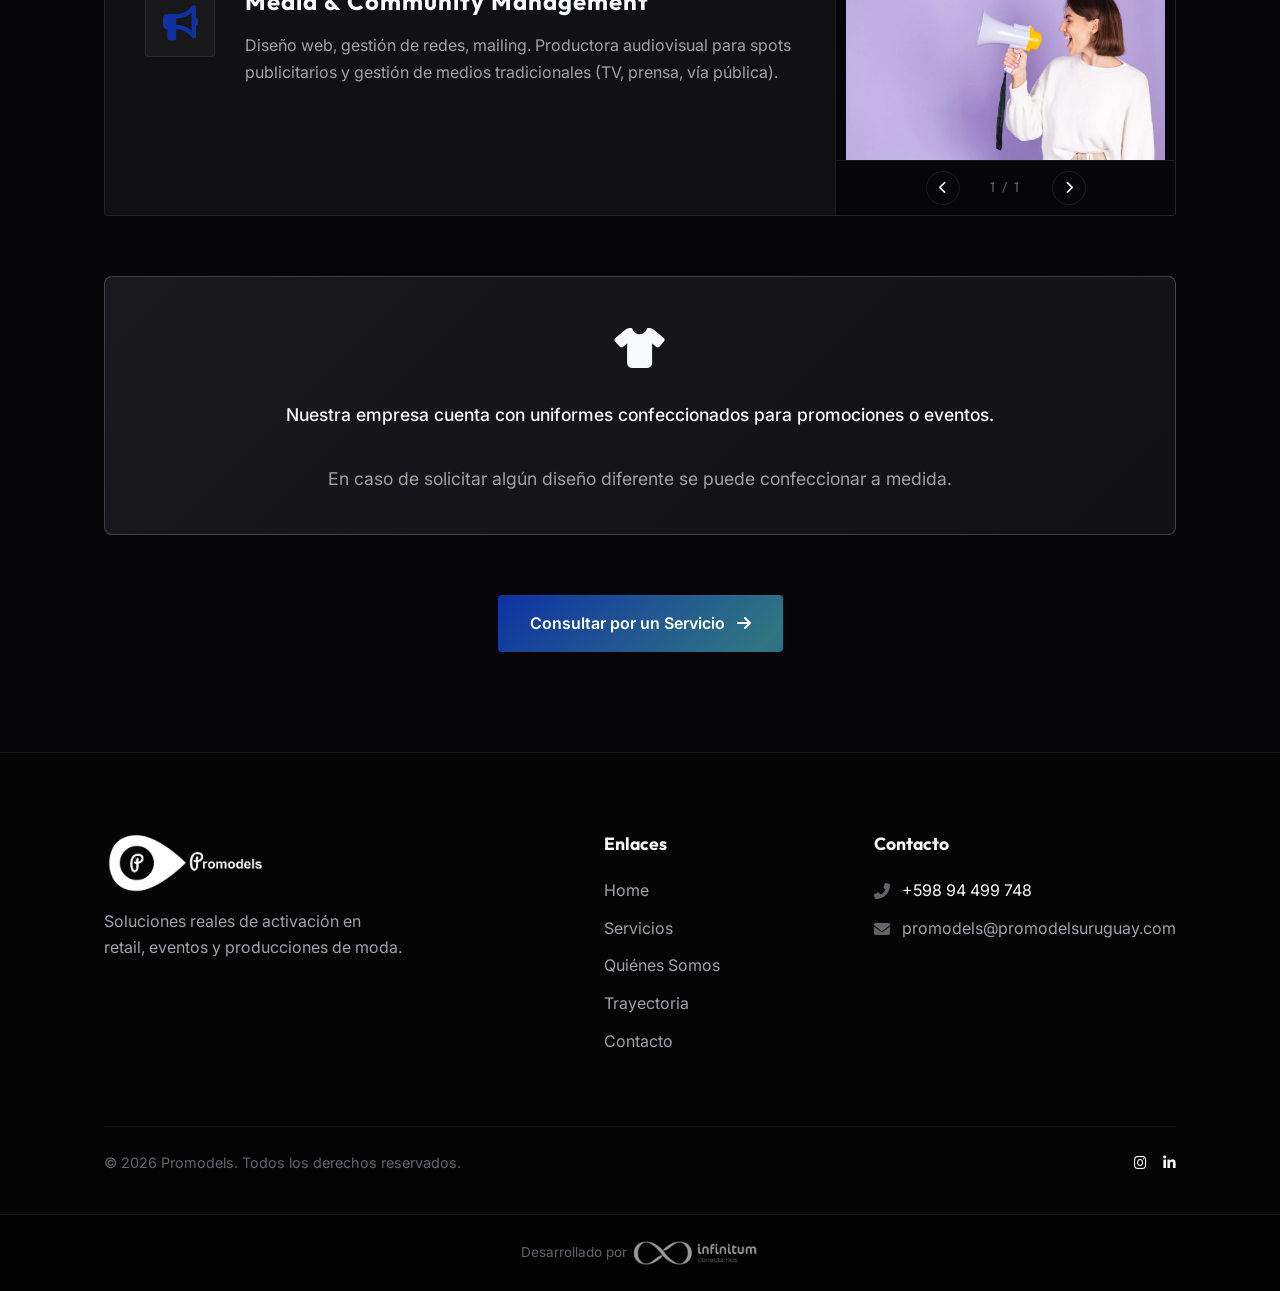
==== commit f568a18a: "Servicio Reposición en PDV" ====
--- a/servicios.html
+++ b/servicios.html
@@ -95,6 +95,27 @@
                         </div>
                     </div>
 
+                    <!-- Service: Reposición en PDV -->
+                    <div class="service-card">
+                        <div class="service-info">
+                            <div class="service-icon"><i class="fas fa-boxes"></i></div>
+                            <div class="service-content">
+                                <h3 class="service-title">Reposición en PDV</h3>
+                                <p class="service-desc">Formamos equipos altamente capacitados que velen por la correcta reposición, rotación y exhibición de la mercadería.</p>
+                            </div>
+                        </div>
+                        <div class="service-carousel" data-folder="Reposicion-en-PDV" data-count="1">
+                            <div class="carousel-track">
+                                <img src="img/Reposicion-en-PDV/1.png" alt="Reposición en PDV" class="carousel-slide active-slide">
+                            </div>
+                            <div class="carousel-nav">
+                                <button class="carousel-btn carousel-prev" aria-label="Anterior"><i class="fas fa-chevron-left"></i></button>
+                                <span class="carousel-counter">1 / 1</span>
+                                <button class="carousel-btn carousel-next" aria-label="Siguiente"><i class="fas fa-chevron-right"></i></button>
+                            </div>
+                        </div>
+                    </div>
+
                     <!-- Service 2: Eventos -->
                     <div class="service-card">
                         <div class="service-info">
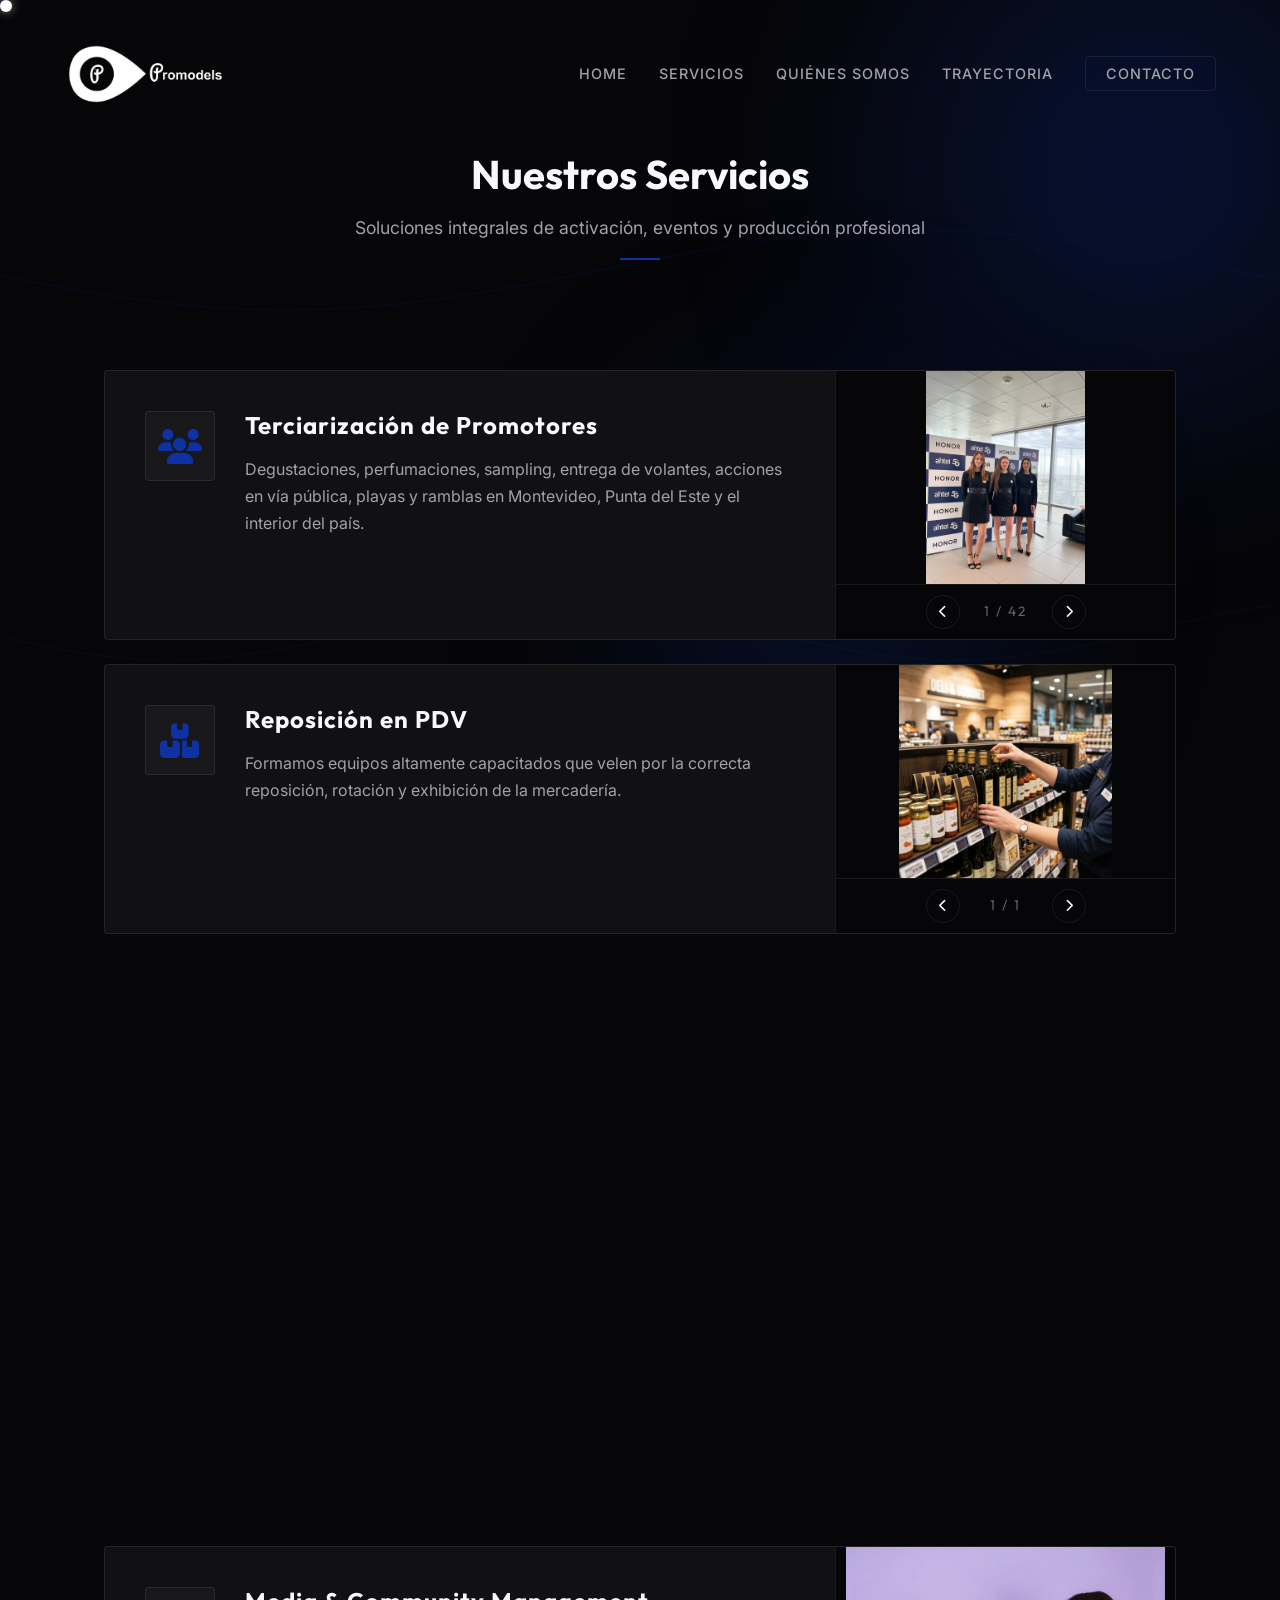
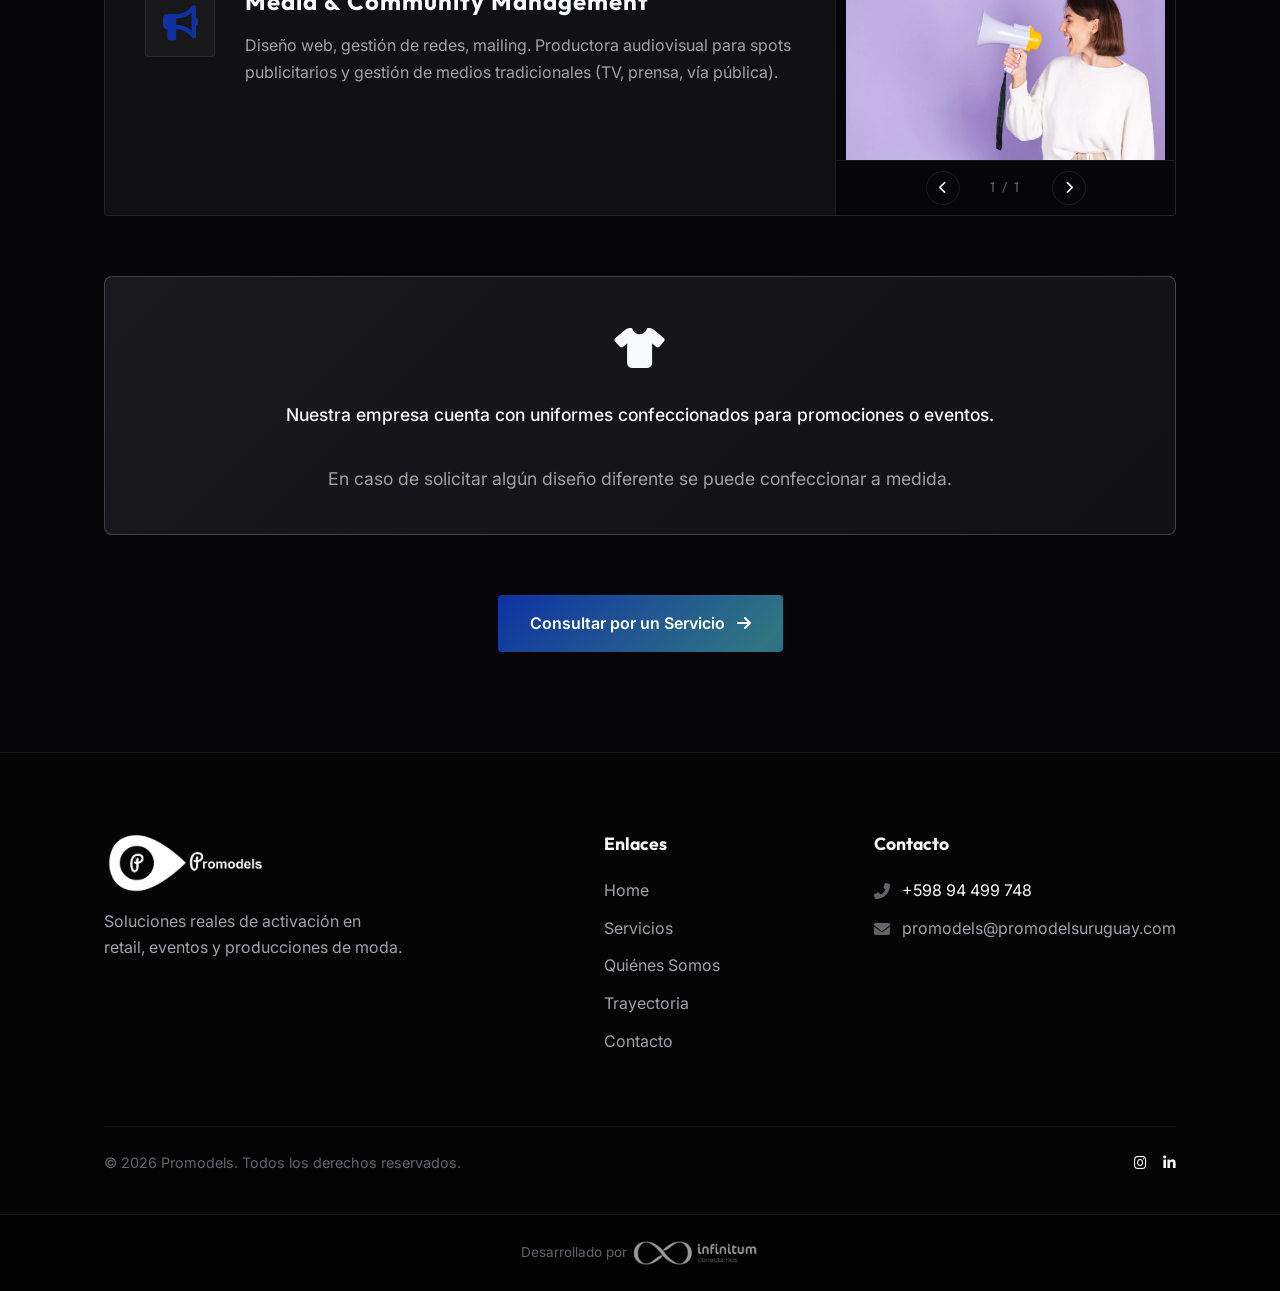
==== commit 7e74cb01: "Carrousell corregido Promotores" ====
--- a/servicios.html
+++ b/servicios.html
@@ -83,13 +83,13 @@
                                 <p class="service-desc">Degustaciones, perfumaciones, sampling, entrega de volantes, acciones en vía pública, playas y ramblas en Montevideo, Punta del Este y el interior del país.</p>
                             </div>
                         </div>
-                        <div class="service-carousel" data-folder="Terciarizacion-de-promotores" data-count="43">
+                        <div class="service-carousel" data-folder="Terciarizacion-de-promotores" data-count="42">
                             <div class="carousel-track">
                                 <img src="img/Terciarizacion-de-promotores/1.webp" alt="Promotores 1" class="carousel-slide active-slide">
                             </div>
                             <div class="carousel-nav">
                                 <button class="carousel-btn carousel-prev" aria-label="Anterior"><i class="fas fa-chevron-left"></i></button>
-                                <span class="carousel-counter">1 / 43</span>
+                                <span class="carousel-counter">1 / 42</span>
                                 <button class="carousel-btn carousel-next" aria-label="Siguiente"><i class="fas fa-chevron-right"></i></button>
                             </div>
                         </div>
